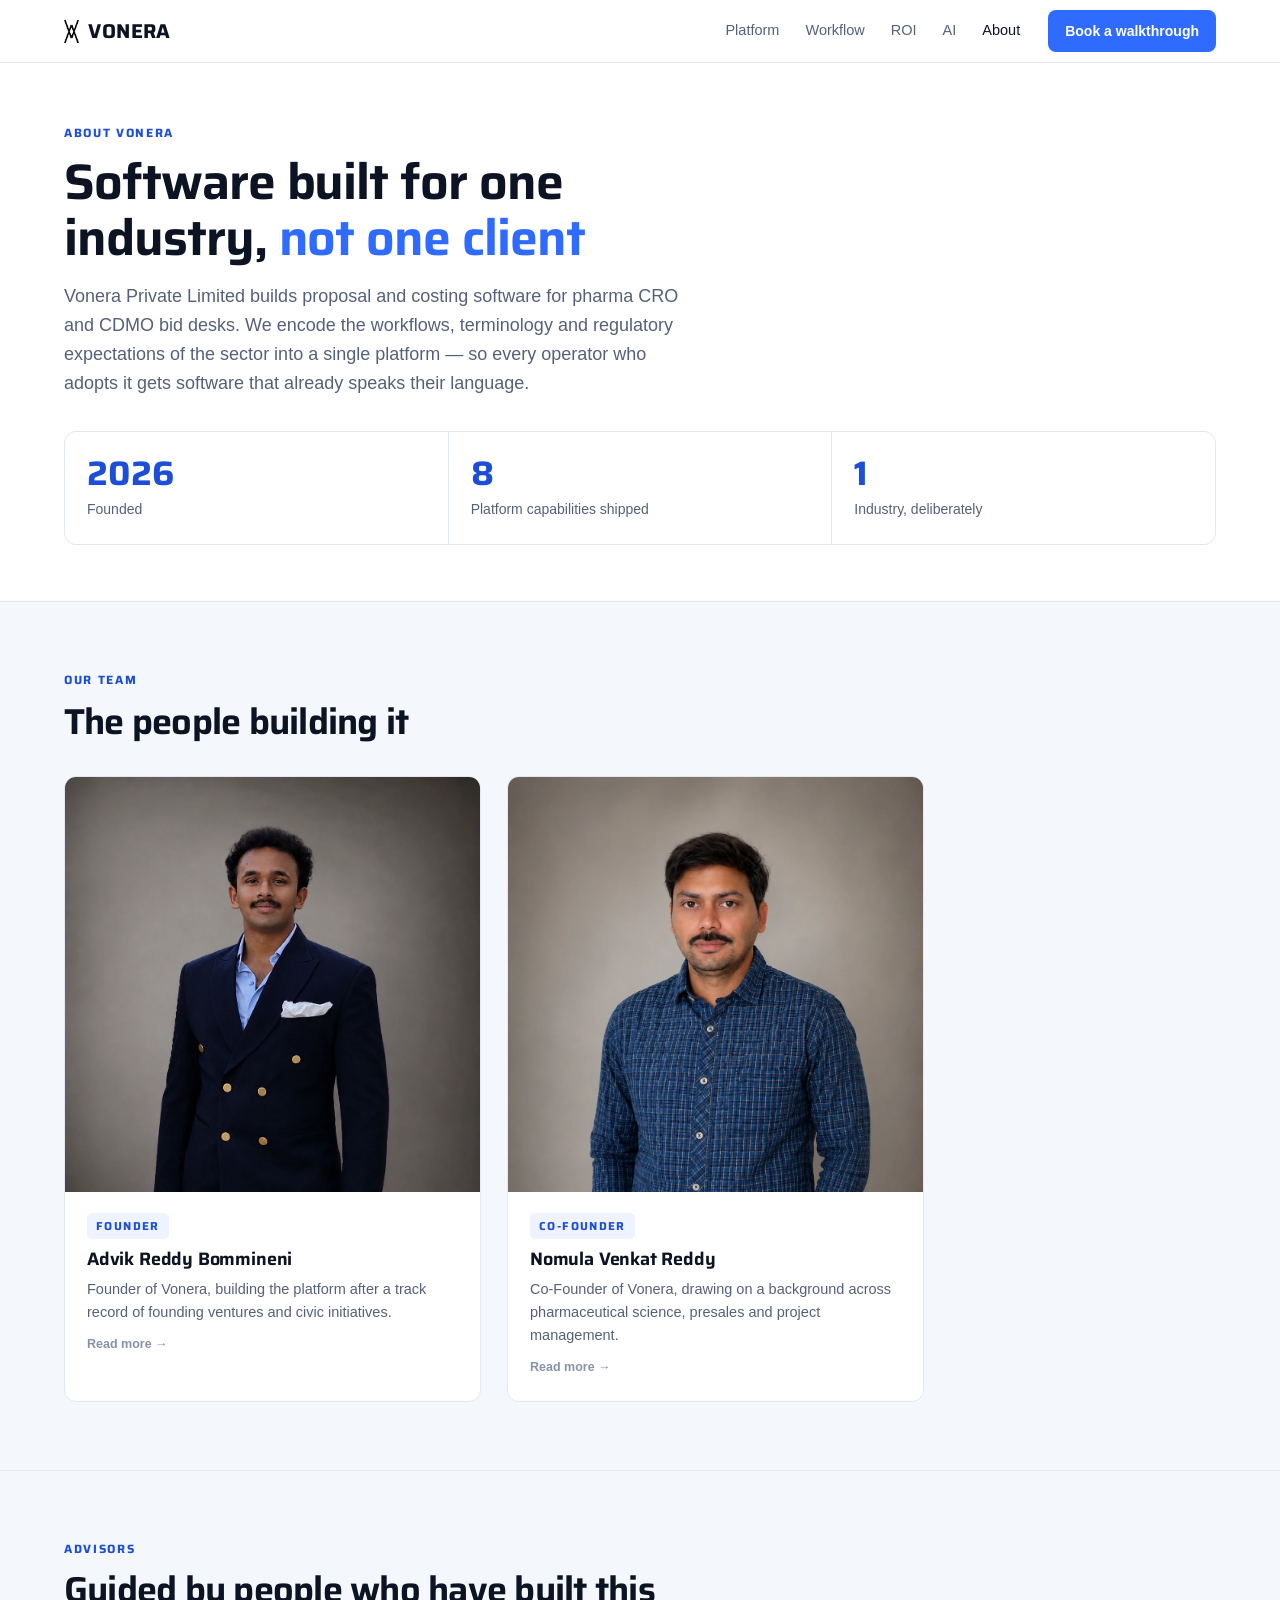
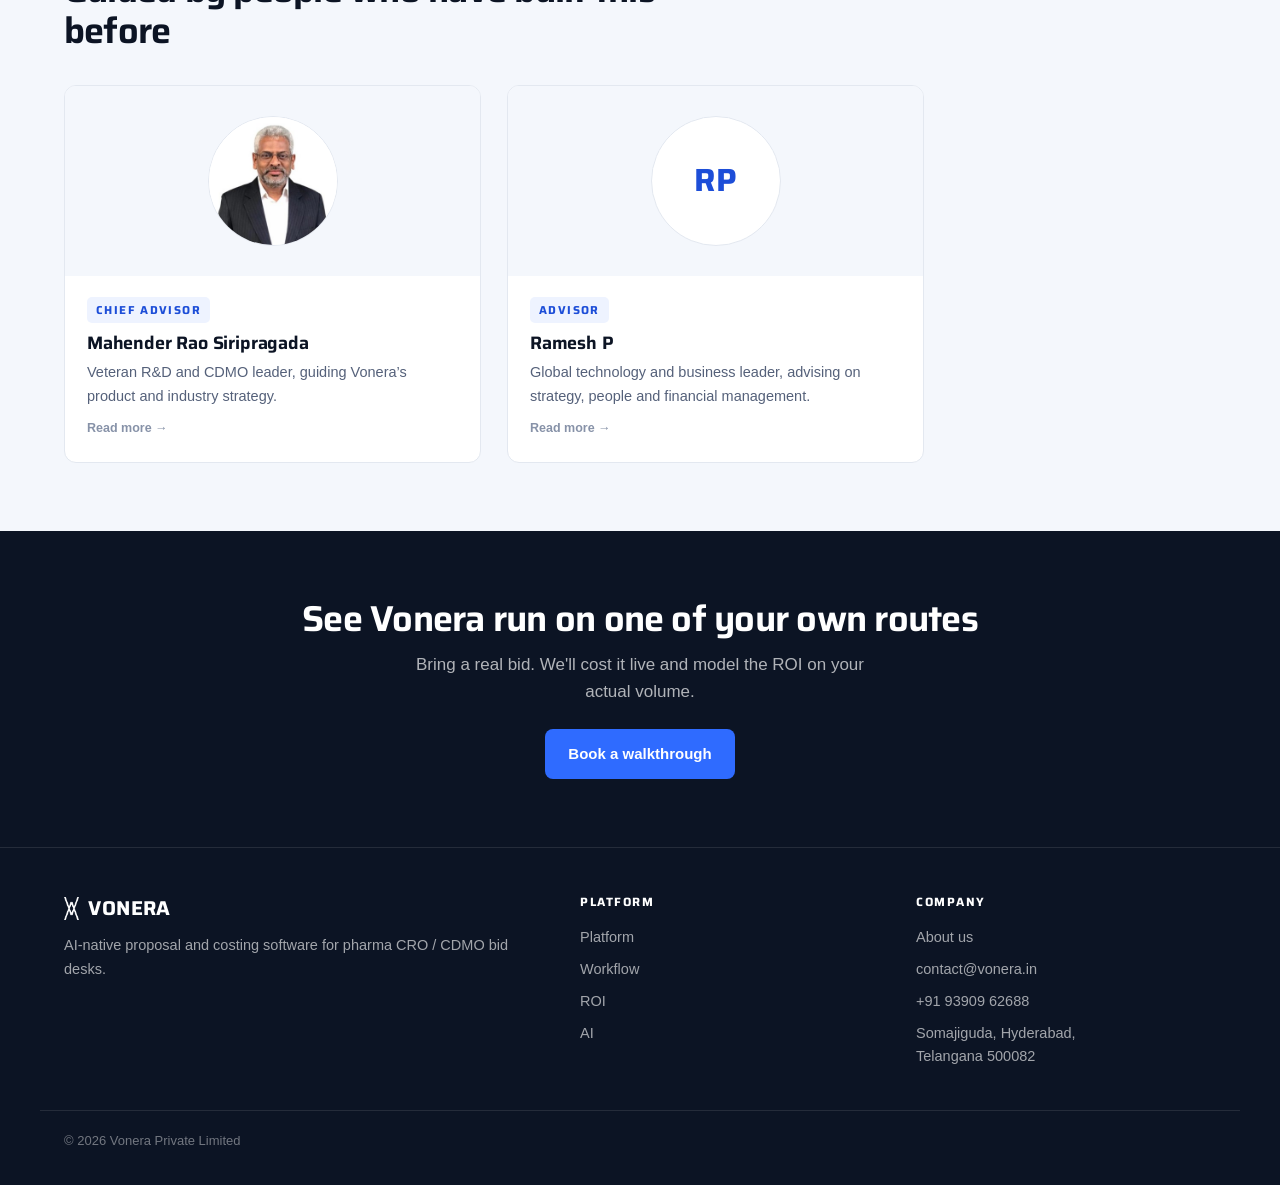
==== about.html @ 99947a65 "Fix hover open/close flicker; keep advisor photos circular inside the spotlight" ====
<!DOCTYPE html>
<html lang="en-IN">
<head>
<meta charset="UTF-8">
<meta name="viewport" content="width=device-width,initial-scale=1">
<title>About — Vonera</title>
<link rel="icon" type="image/png" href="assets/favicon.png">
<meta name="description" content="Vonera Private Limited builds proposal and costing software for pharma CRO and CDMO bid desks.">
<style>
@font-face{font-family:'Saira';src:url('assets/Saira-Var.ttf') format('truetype');font-weight:100 900;font-style:normal;font-display:swap}
:root{
  --bg:#FFFFFF;--tint:#F4F7FC;--ink:#0C1424;--mut:#55617A;--faint:#8792A8;
  --line:#E3E8F0;--blue:#2F6BFF;--blue-dk:#1D4ED8;--blue-tint:#EEF3FF;
  --sans:-apple-system,BlinkMacSystemFont,"Segoe UI",Roboto,"Helvetica Neue",Arial,sans-serif;
  --display:'Saira',var(--sans);--wrap:1200px;
}
*{margin:0;padding:0;box-sizing:border-box}
html{-webkit-text-size-adjust:100%;scroll-behavior:smooth}
body{background:var(--bg);color:var(--ink);font-family:var(--sans);font-size:16px;line-height:1.6;-webkit-font-smoothing:antialiased}
img{display:block;max-width:100%}
a{color:inherit;text-decoration:none}
h1,h2,h3{font-family:var(--display);font-weight:650;letter-spacing:-.021em;line-height:1.12}
h1{font-size:clamp(32px,4.2vw,50px)}
h2{font-size:clamp(25px,2.9vw,36px)}
h3{font-size:18px;letter-spacing:-.01em}
.wrap{max-width:var(--wrap);margin:0 auto;padding:0 24px}
section{padding:68px 0;border-top:1px solid var(--line)}
section.tint{background:var(--tint)}
.eyebrow{font-family:var(--display);font-size:12px;font-weight:700;letter-spacing:.14em;text-transform:uppercase;color:var(--blue-dk);margin-bottom:12px}
.lede{color:var(--mut);font-size:17px;max-width:62ch}
.sec-head{margin-bottom:34px;max-width:70ch}

.nav{position:sticky;top:0;z-index:60;background:rgba(255,255,255,.92);backdrop-filter:saturate(180%) blur(12px);border-bottom:1px solid var(--line)}
.nav-in{max-width:var(--wrap);margin:0 auto;padding:0 24px;height:62px;display:flex;align-items:center;gap:28px}
.brand{font-family:var(--display);font-weight:700;font-size:20px;letter-spacing:.02em;display:flex;align-items:center;gap:9px}
.brand-mark{height:23px;width:auto;display:block;flex:none}
.nav-links{display:flex;gap:26px;margin-left:auto}
.nav-links a{font-size:14.5px;color:var(--mut);font-weight:500}
.nav-links a:hover,.nav-links a.on{color:var(--ink)}
.nav-cta{display:flex;align-items:center;gap:12px}
.btn{display:inline-flex;align-items:center;justify-content:center;gap:8px;font-weight:600;font-size:15px;padding:12px 22px;
  border-radius:8px;border:1px solid transparent;cursor:pointer;white-space:nowrap;transition:background .18s,border-color .18s,color .18s}
.btn-pri{background:var(--blue);color:#fff}
.btn-pri:hover{background:var(--blue-dk)}
.btn-sm{padding:9px 16px;font-size:14px}
.burger{display:none;margin-left:auto;background:none;border:1px solid var(--line);border-radius:8px;padding:9px 11px;cursor:pointer}
.burger i{display:block;width:18px;height:2px;background:var(--ink);border-radius:2px}
.burger i+i{margin-top:4px}

.intro{border-top:none;padding:60px 0 56px}
.intro h1{margin-bottom:16px;max-width:18ch}
.intro h1 em{font-style:normal;color:var(--blue)}
.intro .lede{font-size:18px}

.stats{display:grid;grid-template-columns:repeat(3,1fr);gap:1px;background:var(--line);border:1px solid var(--line);border-radius:12px;overflow:hidden;margin-top:34px}
.stat{background:#fff;padding:24px 22px}
.stat b{display:block;font-family:var(--display);font-size:clamp(27px,3vw,34px);font-weight:700;color:var(--blue-dk);line-height:1.05}
.stat span{display:block;margin-top:6px;font-size:14px;color:var(--mut)}

.people{display:grid;grid-template-columns:repeat(2,1fr);gap:26px;max-width:860px}

/* preview card: photo, name, one-line teaser. Hover/tap opens the shared
   spotlight modal below rather than expanding the card in place — so
   opening one person never covers or shifts anyone else on the page. */
.pcard{position:relative;background:#fff;border:1px solid var(--line);border-radius:12px;overflow:hidden;cursor:pointer;
  transition:transform .24s cubic-bezier(.2,.8,.2,1),box-shadow .24s cubic-bezier(.2,.8,.2,1)}
.pcard:hover,.pcard:focus-within{transform:translateY(-4px);box-shadow:0 18px 38px rgba(12,20,36,.14)}
.pcard-role{display:inline-block;font-family:var(--display);font-size:11.5px;font-weight:700;letter-spacing:.12em;text-transform:uppercase;
  color:var(--blue-dk);background:var(--blue-tint);padding:4px 9px;border-radius:5px;margin-bottom:10px}
.pcard h3{margin-bottom:8px}
.pcard-teaser{color:var(--mut);font-size:14.5px}
.pcard-hint{margin-top:10px;font-size:12.5px;color:var(--faint);font-weight:600;display:flex;align-items:center;gap:5px}
.pcard-bio{display:none}
.pcard-body{padding:20px 22px 24px}

/* founders: full photo, made a little bigger (taller crop) */
.member-photo{aspect-ratio:1/1;background:var(--tint);overflow:hidden}
.member-photo img{width:100%;height:100%;object-fit:cover;object-position:center top}

/* advisors: smaller than the founder photo, centred avatar — also bigger than before */
.adv-photo{height:190px;background:var(--tint);display:flex;align-items:center;justify-content:center}
.adv-avatar{width:130px;height:130px;border-radius:50%;background:#fff;border:1px solid var(--line);
  display:flex;align-items:center;justify-content:center;font-family:var(--display);font-weight:700;font-size:32px;color:var(--blue-dk);overflow:hidden}
.adv-avatar img{width:100%;height:100%;object-fit:cover;object-position:center top}

@media(max-width:620px){.people{grid-template-columns:1fr}}

/* ── spotlight: the rest of the page blurs behind a single centred, enlarged card ── */
.spot-backdrop{position:fixed;inset:0;background:rgba(12,20,36,.38);backdrop-filter:blur(9px) saturate(120%);-webkit-backdrop-filter:blur(9px) saturate(120%);
  opacity:0;pointer-events:none;transition:opacity .35s ease;z-index:90}
.spot-backdrop.on{opacity:1;pointer-events:auto}
.spotlight{position:fixed;top:50%;left:50%;width:min(700px,92vw);max-height:86vh;display:flex;background:#fff;border-radius:18px;
  box-shadow:0 46px 100px rgba(12,20,36,.4);overflow:hidden;opacity:0;pointer-events:none;
  transform:translate(-50%,-50%) scale(.94);transition:opacity .32s ease,transform .32s cubic-bezier(.2,.8,.2,1);z-index:100}
.spotlight.on{opacity:1;pointer-events:auto;transform:translate(-50%,-50%) scale(1)}
.spot-photo{width:250px;flex:none;background:var(--tint);overflow:hidden}
.spot-photo img{width:100%;height:100%;object-fit:cover;object-position:center top}
/* advisors keep the same small circular treatment as their preview card,
   just bigger — not stretched to fill the wide founder-style photo panel */
.spot-photo.is-avatar{display:flex;align-items:center;justify-content:center}
.spot-avatar-circle{width:170px;height:170px;border-radius:50%;background:#fff;border:1px solid var(--line);overflow:hidden;
  display:flex;align-items:center;justify-content:center;font-family:var(--display);font-weight:700;font-size:44px;color:var(--blue-dk)}
.spot-avatar-circle img{width:100%;height:100%;object-fit:cover;object-position:center top}
.spot-body{padding:34px 34px 30px;overflow-y:auto}
.spot-body p{color:var(--mut);font-size:14.5px;margin-bottom:12px}
.spot-body p:last-child{margin-bottom:0}
.spot-close{position:absolute;top:14px;right:14px;width:34px;height:34px;border-radius:50%;border:1px solid var(--line);
  background:#fff;cursor:pointer;font-size:19px;line-height:1;color:var(--mut);display:flex;align-items:center;justify-content:center}
.spot-close:hover{color:var(--ink);border-color:var(--faint)}
@media(max-width:700px){
  .spotlight{flex-direction:column;width:92vw;max-height:90vh}
  .spot-photo{width:100%;height:200px}
  .spot-body{padding:26px 22px}
}

.close{background:var(--ink);color:#fff;border-top:none;text-align:center}
.close h2{color:#fff;margin-bottom:12px}
.close p{color:rgba(255,255,255,.68);max-width:50ch;margin:0 auto 24px;font-size:17px}

footer{background:var(--ink);color:rgba(255,255,255,.62);padding:44px 0 34px;border-top:1px solid rgba(255,255,255,.10)}
.foot{display:grid;grid-template-columns:1.6fr 1fr 1fr;gap:36px}
.foot h4{font-family:var(--display);font-size:12px;font-weight:700;letter-spacing:.13em;text-transform:uppercase;color:#fff;margin-bottom:14px}
.foot a,.foot p{display:block;font-size:14.5px;margin-bottom:9px;color:rgba(255,255,255,.62)}
.foot a:hover{color:#fff}
.foot .brand{color:#fff;margin-bottom:10px}
.foot-btm{margin-top:32px;padding-top:20px;border-top:1px solid rgba(255,255,255,.10);font-size:13px;color:rgba(255,255,255,.42)}

html.has-js .rv{opacity:0;transform:translateY(14px);transition:opacity .5s ease,transform .5s ease}
html.has-js .rv.in{opacity:1;transform:none}
@media(prefers-reduced-motion:reduce){html.has-js .rv{transition:none;opacity:1;transform:none}}

@media(max-width:860px){
  .nav-links{display:none;position:absolute;top:62px;left:0;right:0;background:#fff;border-bottom:1px solid var(--line);
    flex-direction:column;gap:0;padding:8px 24px 16px}
  .nav-links.open{display:flex}
  .nav-links a{padding:11px 0;font-size:16px;border-bottom:1px solid var(--line)}
  .burger{display:block}
  .nav-cta .btn{display:none}
}
@media(max-width:620px){
  section{padding:48px 0}
  .intro{padding:38px 0 44px}
  .wrap{padding:0 18px}
  .stats{grid-template-columns:1fr}
  .foot{grid-template-columns:1fr;gap:26px}
}
</style>
</head>
<body>

<header class="nav">
  <div class="nav-in">
    <a href="index.html" class="brand"><img class="brand-mark" src="assets/logo-mark.png" alt="" aria-hidden="true">VONERA</a>
    <nav class="nav-links" id="navLinks">
      <a href="index.html#platform">Platform</a>
      <a href="index.html#workflow">Workflow</a>
      <a href="index.html#roi">ROI</a>
      <a href="index.html#ai">AI</a>
      <a href="about.html" class="on">About</a>
    </nav>
    <div class="nav-cta">
      <a class="btn btn-pri btn-sm" href="mailto:contact@vonera.in?subject=Vonera%20walkthrough">Book a walkthrough</a>
      <button class="burger" id="burger" aria-label="Menu" aria-expanded="false"><i></i><i></i><i></i></button>
    </div>
  </div>
</header>

<section class="intro">
  <div class="wrap">
    <div class="eyebrow">About Vonera</div>
    <h1>Software built for one industry, <em>not one client</em></h1>
    <p class="lede">Vonera Private Limited builds proposal and costing software for pharma CRO and CDMO bid desks. We encode the workflows, terminology and regulatory expectations of the sector into a single platform — so every operator who adopts it gets software that already speaks their language.</p>
    <div class="stats rv">
      <div class="stat"><b>2026</b><span>Founded</span></div>
      <div class="stat"><b>8</b><span>Platform capabilities shipped</span></div>
      <div class="stat"><b>1</b><span>Industry, deliberately</span></div>
    </div>
  </div>
</section>

<section class="tint">
  <div class="wrap">
    <div class="sec-head">
      <div class="eyebrow">Our team</div>
      <h2>The people building it</h2>
    </div>
    <div class="people rv">
      <article class="pcard" tabindex="0">
        <div class="member-photo"><img src="assets/team-1.webp" alt="Advik Reddy Bommineni"></div>
        <div class="pcard-body">
          <span class="pcard-role">Founder</span>
          <h3>Advik Reddy Bommineni</h3>
          <p class="pcard-teaser">Founder of Vonera, building the platform after a track record of founding ventures and civic initiatives.</p>
          <p class="pcard-hint">Read more &rarr;</p>
        </div>
        <div class="pcard-bio" hidden><div class="pcard-bio-in">
          <p>Advik Reddy Bommineni is the Founder and Director of Vonera. Alongside Vonera, he founded Solus India and leads the Vikranti Foundation, a registered NGO delivering food security and essential-needs support to underserved communities.</p>
          <p>His background spans venture development, product design and applied data work &mdash; from leading entrepreneurship and innovation initiatives to AI research on machine learning applications in cancer-treatment planning, and startup feasibility and pricing work for early-stage ventures. That combination of technical grounding, commercial thinking and hands-on execution shapes how he approaches building Vonera.</p>
        </div></div>
      </article>
      <article class="pcard" tabindex="0">
        <div class="member-photo"><img src="assets/team-2.webp" alt="Nomula Venkat Reddy"></div>
        <div class="pcard-body">
          <span class="pcard-role">Co-Founder</span>
          <h3>Nomula Venkat Reddy</h3>
          <p class="pcard-teaser">Co-Founder of Vonera, drawing on a background across pharmaceutical science, presales and project management.</p>
          <p class="pcard-hint">Read more &rarr;</p>
        </div>
        <div class="pcard-bio" hidden><div class="pcard-bio-in">
          <p>Nomula Venkat Reddy is a pharmaceutical industry professional with a background across drug discovery, CROs, CDMOs and API manufacturing, holding master&rsquo;s degrees in both science and business administration. With a foundation in organic chemistry and formal expertise in operations and project management, he has built and led high-performing presales and proposal management functions.</p>
          <p>As Co-Founder of Vonera, he leads development of the platform&rsquo;s AI-powered automation for API cost estimation, manufacturing process design, proposal management and end-to-end workflow &mdash; replacing fragmented manual processes with one system built to help pharmaceutical teams respond faster and more competitively.</p>
        </div></div>
      </article>
    </div>
  </div>
</section>

<section class="tint">
  <div class="wrap">
    <div class="sec-head">
      <div class="eyebrow">Advisors</div>
      <h2>Guided by people who have built this before</h2>
    </div>
    <div class="people rv">
      <article class="pcard" tabindex="0">
        <div class="adv-photo" aria-hidden="true"><div class="adv-avatar"><img src="assets/adv-mahender.jpg" alt=""></div></div>
        <div class="pcard-body">
          <span class="pcard-role">Chief Advisor</span>
          <h3>Mahender Rao Siripragada</h3>
          <p class="pcard-teaser">Veteran R&amp;D and CDMO leader, guiding Vonera&rsquo;s product and industry strategy.</p>
          <p class="pcard-hint">Read more &rarr;</p>
        </div>
        <div class="pcard-bio" hidden><div class="pcard-bio-in">
          <p>Mahender Rao Siripragada has worked at the intersection of chemistry, drug development, technology transfer, commercial manufacturing, project management and regulatory affairs &mdash; building the R&amp;D and CDMO capabilities that take a molecule from laboratory concept to a reliable, market-ready product. His career spans leadership roles at Dr. Reddy&rsquo;s, Orchid, Panacea Biotec, Alembic and Neuland, and a Ph.D. in Synthetic Organic Chemistry from IICT grounds work across API R&amp;D, process development, technology transfer, GMP manufacturing and CDMO strategy.</p>
          <p>From Principal Scientist at Dr. Reddy&rsquo;s to President of R&amp;D at Neuland, he has repeatedly built systems around science &mdash; taking promising chemistry and making it reproducible, scalable, compliant and commercially sustainable. Today he advises pharmaceutical and CDMO organisations, including Vonera, on R&amp;D strategy, API and NCE development, and process and technology transfer.</p>
        </div></div>
      </article>
      <article class="pcard" tabindex="0">
        <div class="adv-photo" aria-hidden="true"><div class="adv-avatar">RP</div></div>
        <div class="pcard-body">
          <span class="pcard-role">Advisor</span>
          <h3>Ramesh P</h3>
          <p class="pcard-teaser">Global technology and business leader, advising on strategy, people and financial management.</p>
          <p class="pcard-hint">Read more &rarr;</p>
        </div>
        <div class="pcard-bio" hidden><div class="pcard-bio-in">
          <p>Ramesh P holds a postgraduate degree in Thermal Engineering from IIT, New Delhi and built his career in the IT industry across global delivery roles, meeting customer commitments across large accounts, projects and programs. His experience spans customer experience management, P&amp;L accountability, team development, strategy and execution &mdash; the discipline of turning a plan into something a team can actually deliver.</p>
          <p>He advises a number of IT and non-IT organisations in various capacities, including a long-standing engagement with the Saadvi team on people and financial management. As a business coach, he works to keep teams aligned to strategy and centred on the customer &mdash; bringing that same discipline to how Vonera scales.</p>
        </div></div>
      </article>
    </div>
  </div>
</section>

<section class="close">
  <div class="wrap">
    <h2>See Vonera run on one of your own routes</h2>
    <p>Bring a real bid. We'll cost it live and model the ROI on your actual volume.</p>
    <a class="btn btn-pri" href="mailto:contact@vonera.in?subject=Vonera%20walkthrough">Book a walkthrough</a>
  </div>
</section>

<footer>
  <div class="wrap foot">
    <div>
      <div class="brand"><img class="brand-mark" src="assets/logo-mark-w.png" alt="" aria-hidden="true">VONERA</div>
      <p>AI-native proposal and costing software for pharma CRO / CDMO bid desks.</p>
    </div>
    <div>
      <h4>Platform</h4>
      <a href="index.html#platform">Platform</a>
      <a href="index.html#workflow">Workflow</a>
      <a href="index.html#roi">ROI</a>
      <a href="index.html#ai">AI</a>
    </div>
    <div>
      <h4>Company</h4>
      <a href="about.html">About us</a>
      <a href="mailto:contact@vonera.in">contact@vonera.in</a>
      <a href="tel:+919390962688">+91 93909 62688</a>
      <p>Somajiguda, Hyderabad,<br>Telangana 500082</p>
    </div>
  </div>
  <div class="wrap foot-btm">© <span id="yr">2026</span> Vonera Private Limited</div>
</footer>

<div class="spot-backdrop" id="spotBackdrop"></div>
<div class="spotlight" id="spotlight" role="dialog" aria-modal="true" aria-hidden="true" aria-labelledby="spotName">
  <button class="spot-close" id="spotClose" aria-label="Close" type="button">&times;</button>
  <div class="spot-photo" id="spotPhoto"></div>
  <div class="spot-body">
    <span class="pcard-role" id="spotRole"></span>
    <h3 id="spotName"></h3>
    <div id="spotBio"></div>
  </div>
</div>

<script>
document.documentElement.classList.add('has-js');
(function(){
  var b=document.getElementById('burger'), l=document.getElementById('navLinks');
  b.addEventListener('click',function(){
    var open=l.classList.toggle('open');
    b.setAttribute('aria-expanded',open?'true':'false');
  });
  l.addEventListener('click',function(e){ if(e.target.tagName==='A') l.classList.remove('open'); });
})();
(function(){
  var els=[].slice.call(document.querySelectorAll('.rv'));
  function showAll(){els.forEach(function(e){e.classList.add('in')})}
  try{
    if(!('IntersectionObserver' in window)){showAll();return}
    var io=new IntersectionObserver(function(es){
      es.forEach(function(e){if(e.isIntersecting){e.target.classList.add('in');io.unobserve(e.target)}})
    },{threshold:.12,rootMargin:'0px 0px -5% 0px'});
    els.forEach(function(e){io.observe(e)});
    setTimeout(function(){els.forEach(function(e){
      if(!e.classList.contains('in')&&e.getBoundingClientRect().top<innerHeight)e.classList.add('in')})},1200);
  }catch(err){showAll()}
})();
(function(){
  var cards=[].slice.call(document.querySelectorAll('.pcard'));
  var backdrop=document.getElementById('spotBackdrop'), spot=document.getElementById('spotlight'),
      photo=document.getElementById('spotPhoto'), role=document.getElementById('spotRole'),
      name=document.getElementById('spotName'), bio=document.getElementById('spotBio'),
      closeBtn=document.getElementById('spotClose');
  var closeTimer=null, openCard=null;

  function cancelClose(){ if(closeTimer){ clearTimeout(closeTimer); closeTimer=null; } }
  function scheduleClose(){ cancelClose(); closeTimer=setTimeout(close,180); }

  function open(card){
    cancelClose();
    if(openCard===card && spot.classList.contains('on')) return;
    openCard=card;
    var memberImg=card.querySelector('.member-photo img');
    var avatar=card.querySelector('.adv-avatar');
    photo.innerHTML='';
    photo.classList.remove('is-avatar');
    if(memberImg){
      var im=document.createElement('img'); im.src=memberImg.currentSrc||memberImg.src; im.alt=memberImg.alt||'';
      photo.appendChild(im);
    } else if(avatar){
      /* advisor: same small circular avatar as the preview card, just bigger */
      photo.classList.add('is-avatar');
      var circle=document.createElement('div'); circle.className='spot-avatar-circle';
      var avImg=avatar.querySelector('img');
      if(avImg){
        var ai=document.createElement('img'); ai.src=avImg.currentSrc||avImg.src; ai.alt='';
        circle.appendChild(ai);
      } else {
        circle.textContent=avatar.textContent.trim();
      }
      photo.appendChild(circle);
    }
    role.textContent=card.querySelector('.pcard-role').textContent;
    name.textContent=card.querySelector('h3').textContent;
    bio.innerHTML=card.querySelector('.pcard-bio').innerHTML;
    backdrop.classList.add('on');
    spot.classList.add('on');
    spot.setAttribute('aria-hidden','false');
  }
  function close(){
    cancelClose();
    backdrop.classList.remove('on');
    spot.classList.remove('on');
    spot.setAttribute('aria-hidden','true');
    openCard=null;
  }

  /* Closing is driven only by the spotlight/backdrop, never by the trigger
     card's own mouseleave: once the backdrop covers the page, it sits on
     top of the (still-stationary) cursor and the browser re-hit-tests —
     that alone fires a mouseleave on the card with no real mouse movement,
     which would schedule a close, un-block the card, fire a fresh
     mouseenter, and reopen — an infinite open/close flicker. */
  cards.forEach(function(c){
    c.addEventListener('mouseenter',function(){ open(c); });
    c.addEventListener('focus',function(){ open(c); });
    c.addEventListener('blur',function(){ scheduleClose(); });
    c.addEventListener('click',function(){ open(c); });
    c.addEventListener('keydown',function(e){ if(e.key==='Enter'||e.key===' '){ e.preventDefault(); open(c); } });
  });
  spot.addEventListener('mouseenter',cancelClose);
  spot.addEventListener('mouseleave',scheduleClose);
  backdrop.addEventListener('click',close);
  closeBtn.addEventListener('click',close);
  document.addEventListener('keydown',function(e){ if(e.key==='Escape') close(); });
})();
document.getElementById('yr').textContent=new Date().getFullYear();
</script>
</body>
</html>
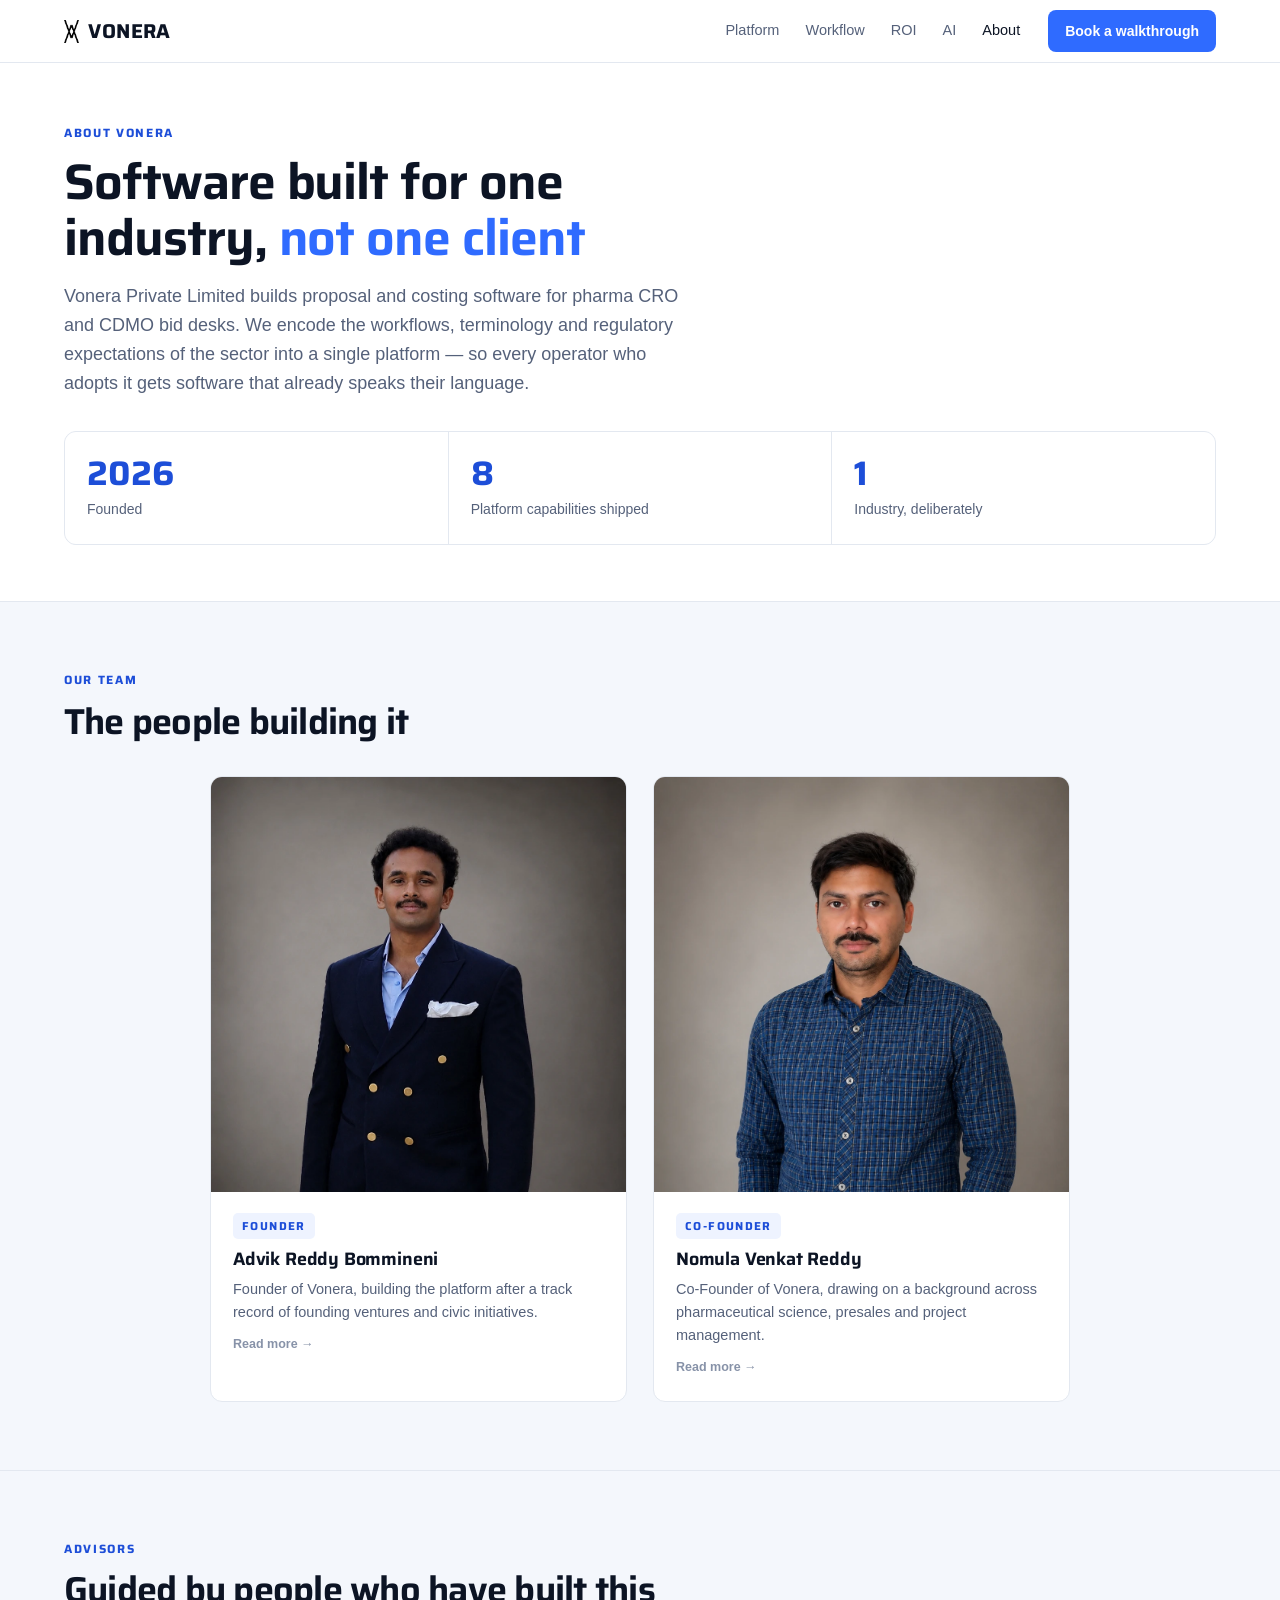
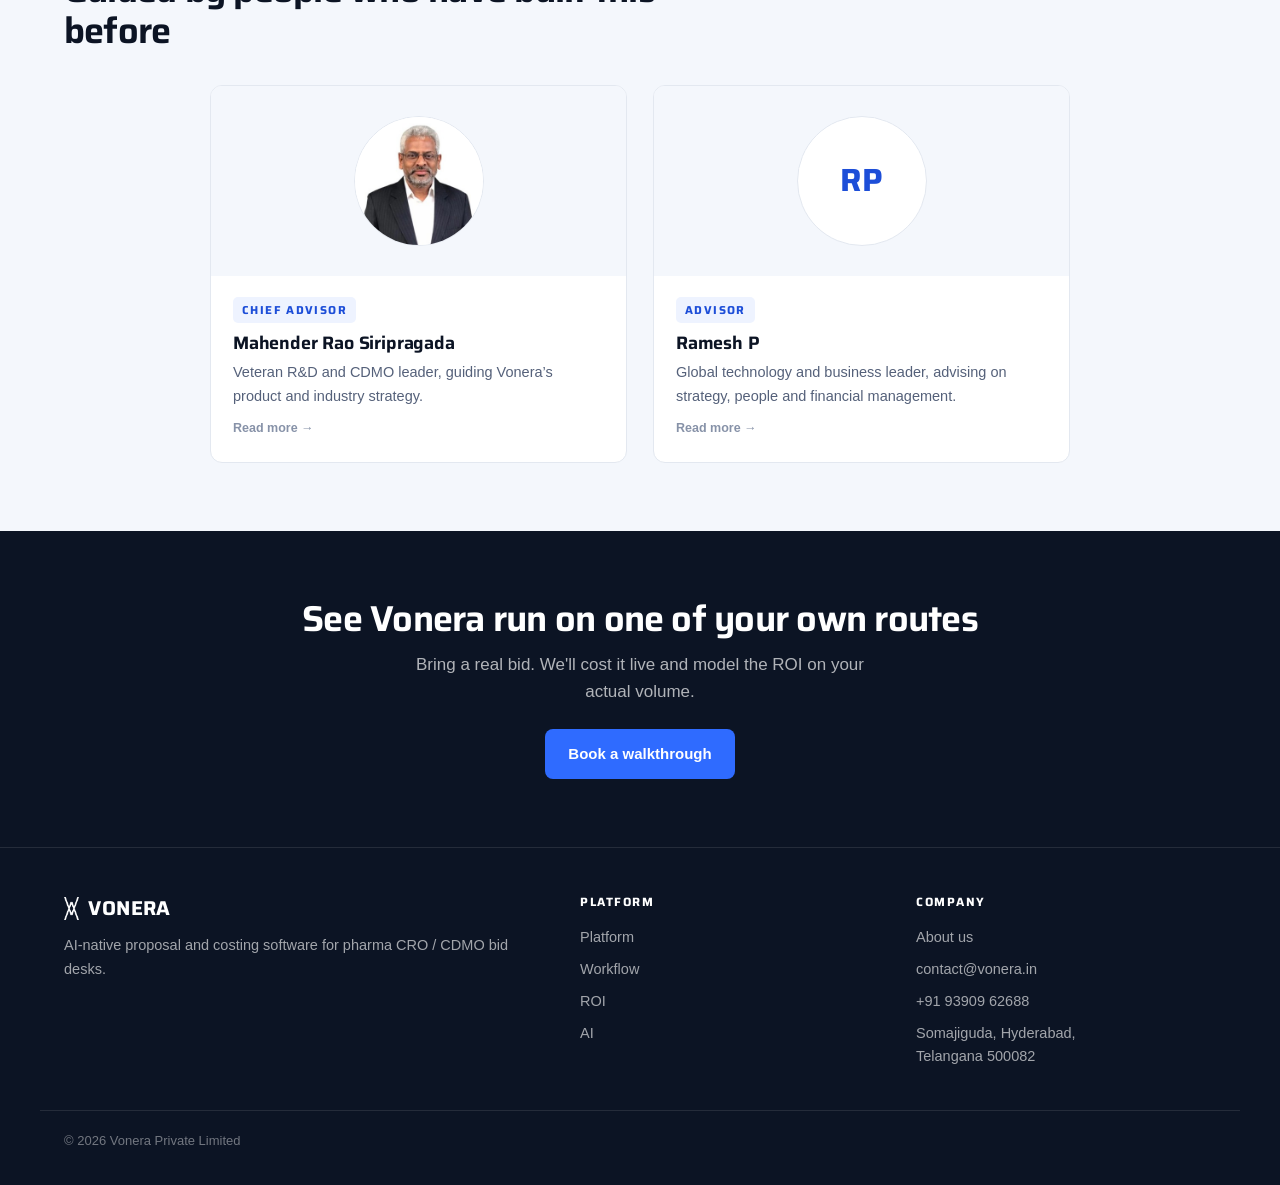
==== commit 1c4c443e: "Centre the team and advisor card grids instead of left-aligning them" ====
--- a/about.html
+++ b/about.html
@@ -57,7 +57,7 @@
 .stat b{display:block;font-family:var(--display);font-size:clamp(27px,3vw,34px);font-weight:700;color:var(--blue-dk);line-height:1.05}
 .stat span{display:block;margin-top:6px;font-size:14px;color:var(--mut)}
 
-.people{display:grid;grid-template-columns:repeat(2,1fr);gap:26px;max-width:860px}
+.people{display:grid;grid-template-columns:repeat(2,1fr);gap:26px;max-width:860px;margin:0 auto}
 
 /* preview card: photo, name, one-line teaser. Hover/tap opens the shared
    spotlight modal below rather than expanding the card in place — so
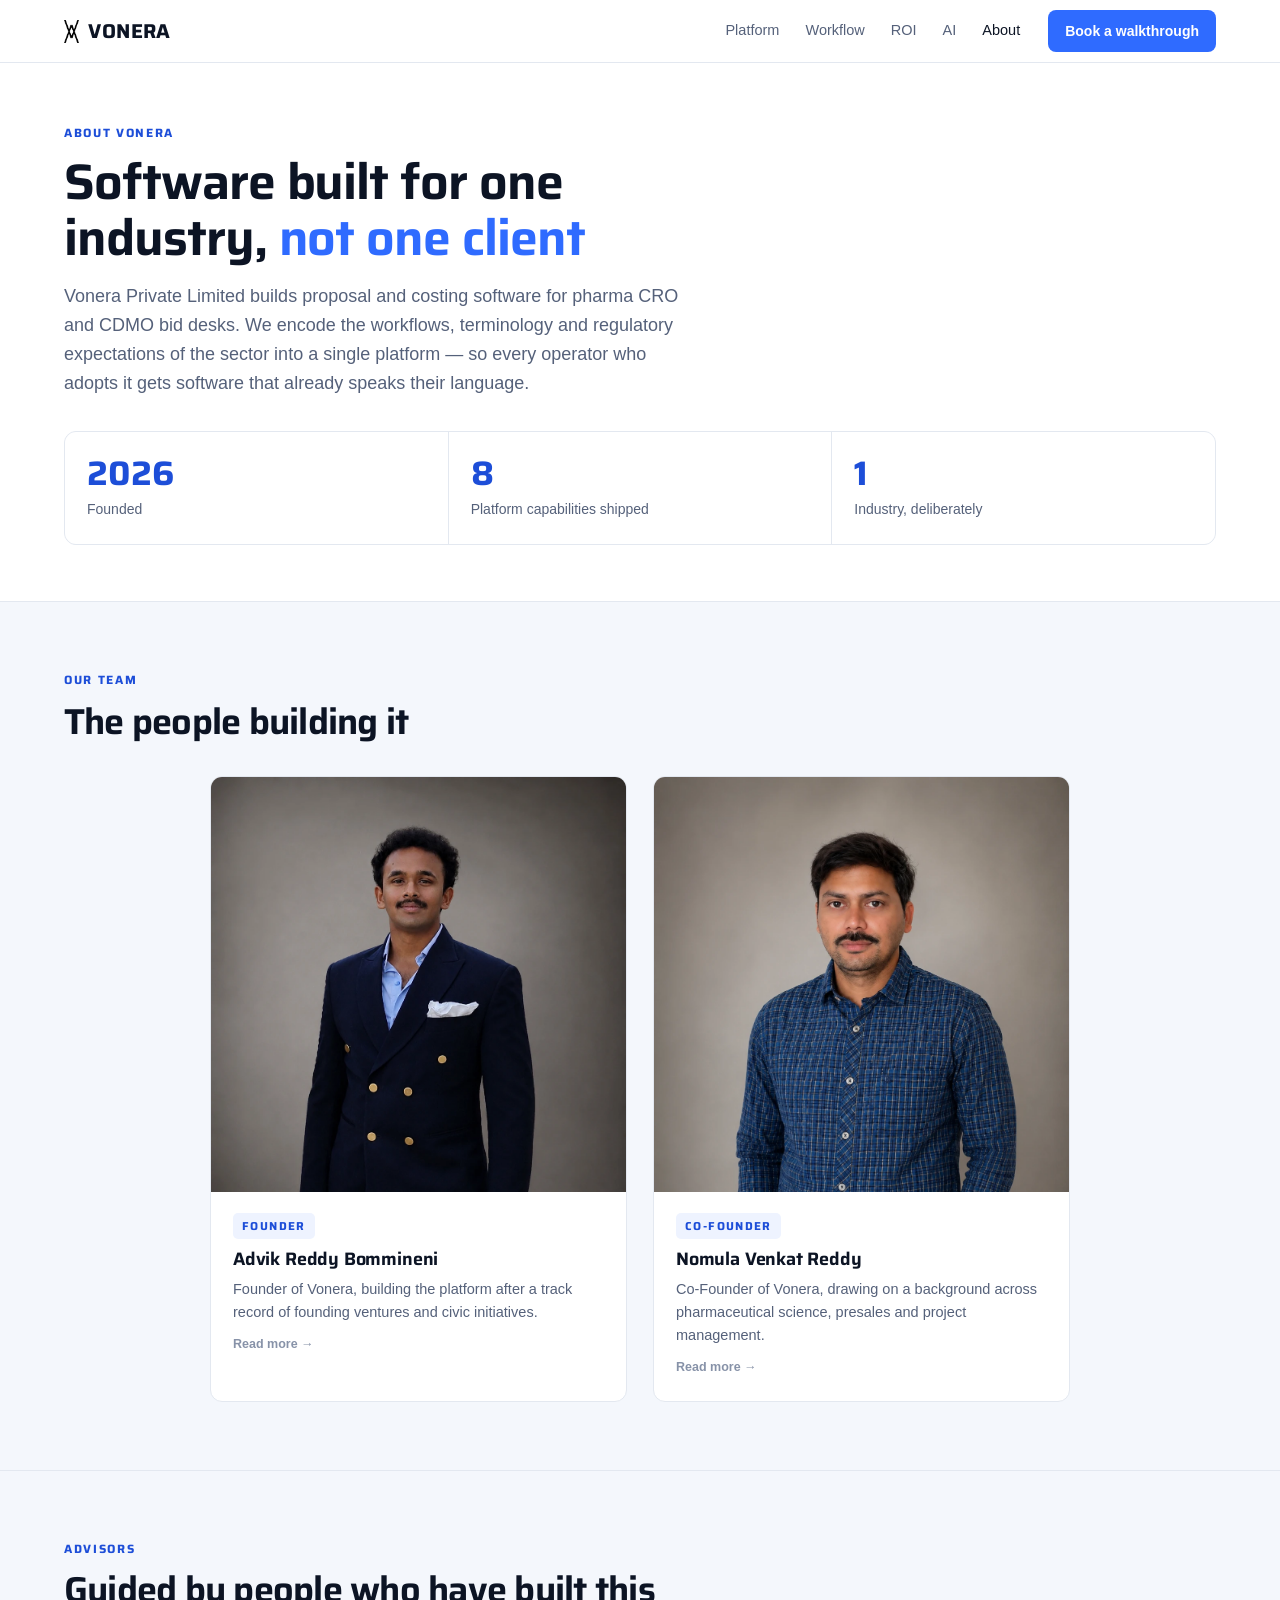
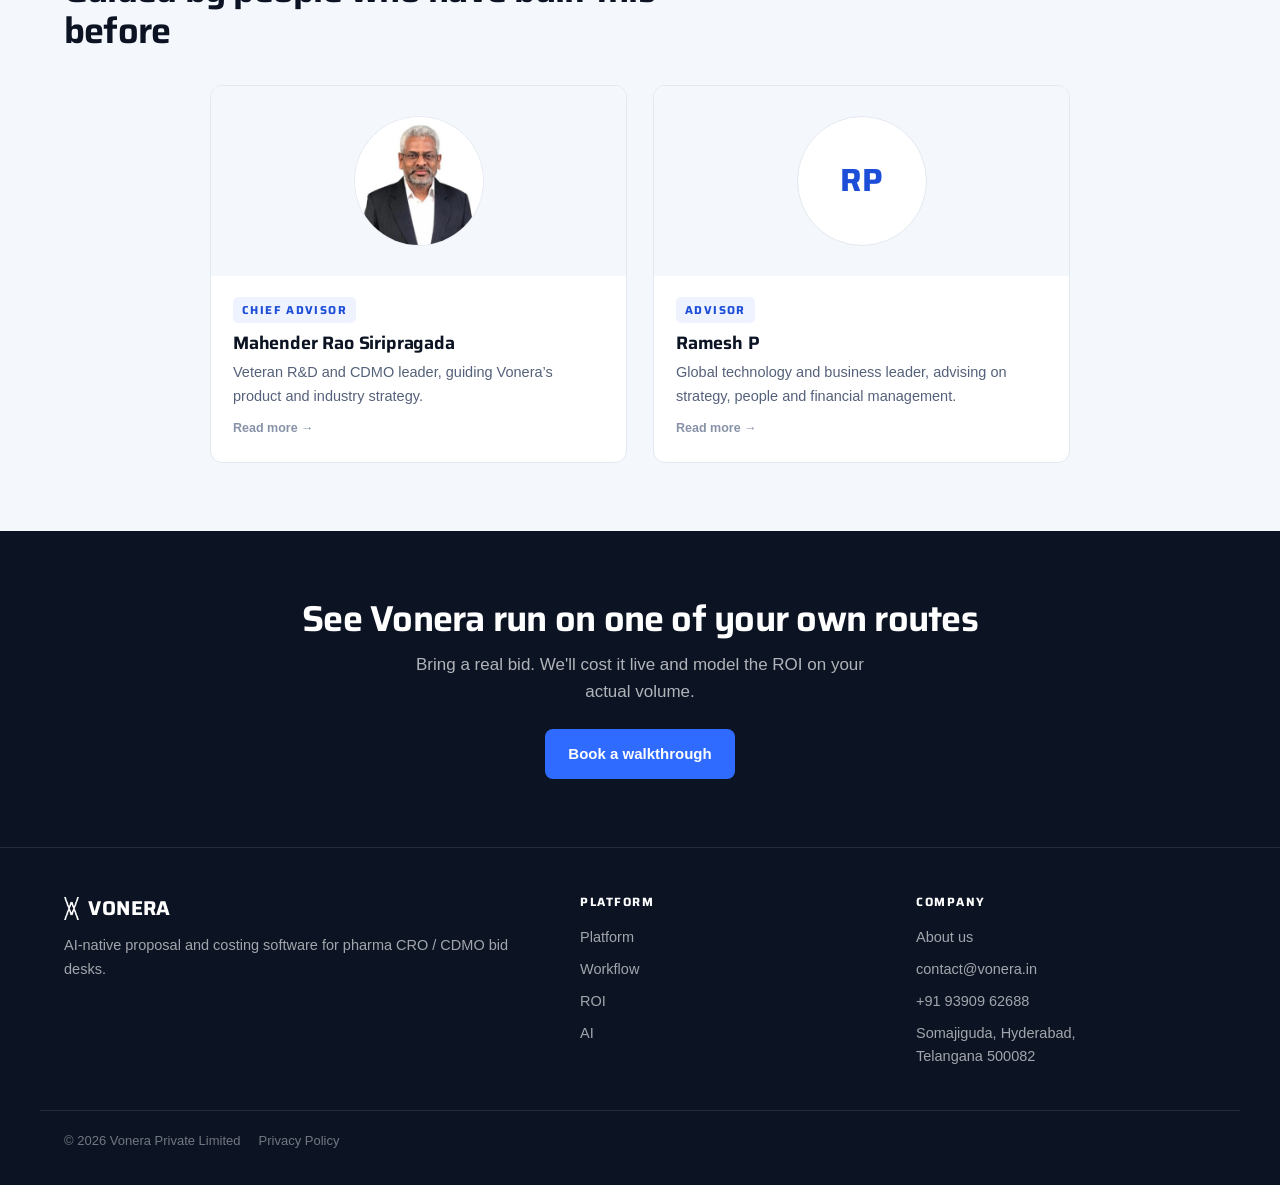
==== commit 122707e6: "Add Privacy Policy page; link it from the footer on index and about" ====
--- a/about.html
+++ b/about.html
@@ -123,7 +123,9 @@
 .foot a,.foot p{display:block;font-size:14.5px;margin-bottom:9px;color:rgba(255,255,255,.62)}
 .foot a:hover{color:#fff}
 .foot .brand{color:#fff;margin-bottom:10px}
-.foot-btm{margin-top:32px;padding-top:20px;border-top:1px solid rgba(255,255,255,.10);font-size:13px;color:rgba(255,255,255,.42)}
+.foot-btm{margin-top:32px;padding-top:20px;border-top:1px solid rgba(255,255,255,.10);font-size:13px;color:rgba(255,255,255,.42);display:flex;gap:18px;flex-wrap:wrap}
+.foot-btm a{color:rgba(255,255,255,.42)}
+.foot-btm a:hover{color:#fff}
 
 html.has-js .rv{opacity:0;transform:translateY(14px);transition:opacity .5s ease,transform .5s ease}
 html.has-js .rv.in{opacity:1;transform:none}
@@ -281,7 +283,7 @@
       <p>Somajiguda, Hyderabad,<br>Telangana 500082</p>
     </div>
   </div>
-  <div class="wrap foot-btm">© <span id="yr">2026</span> Vonera Private Limited</div>
+  <div class="wrap foot-btm"><span>© <span id="yr">2026</span> Vonera Private Limited</span><a href="privacy.html">Privacy Policy</a></div>
 </footer>
 
 <div class="spot-backdrop" id="spotBackdrop"></div>
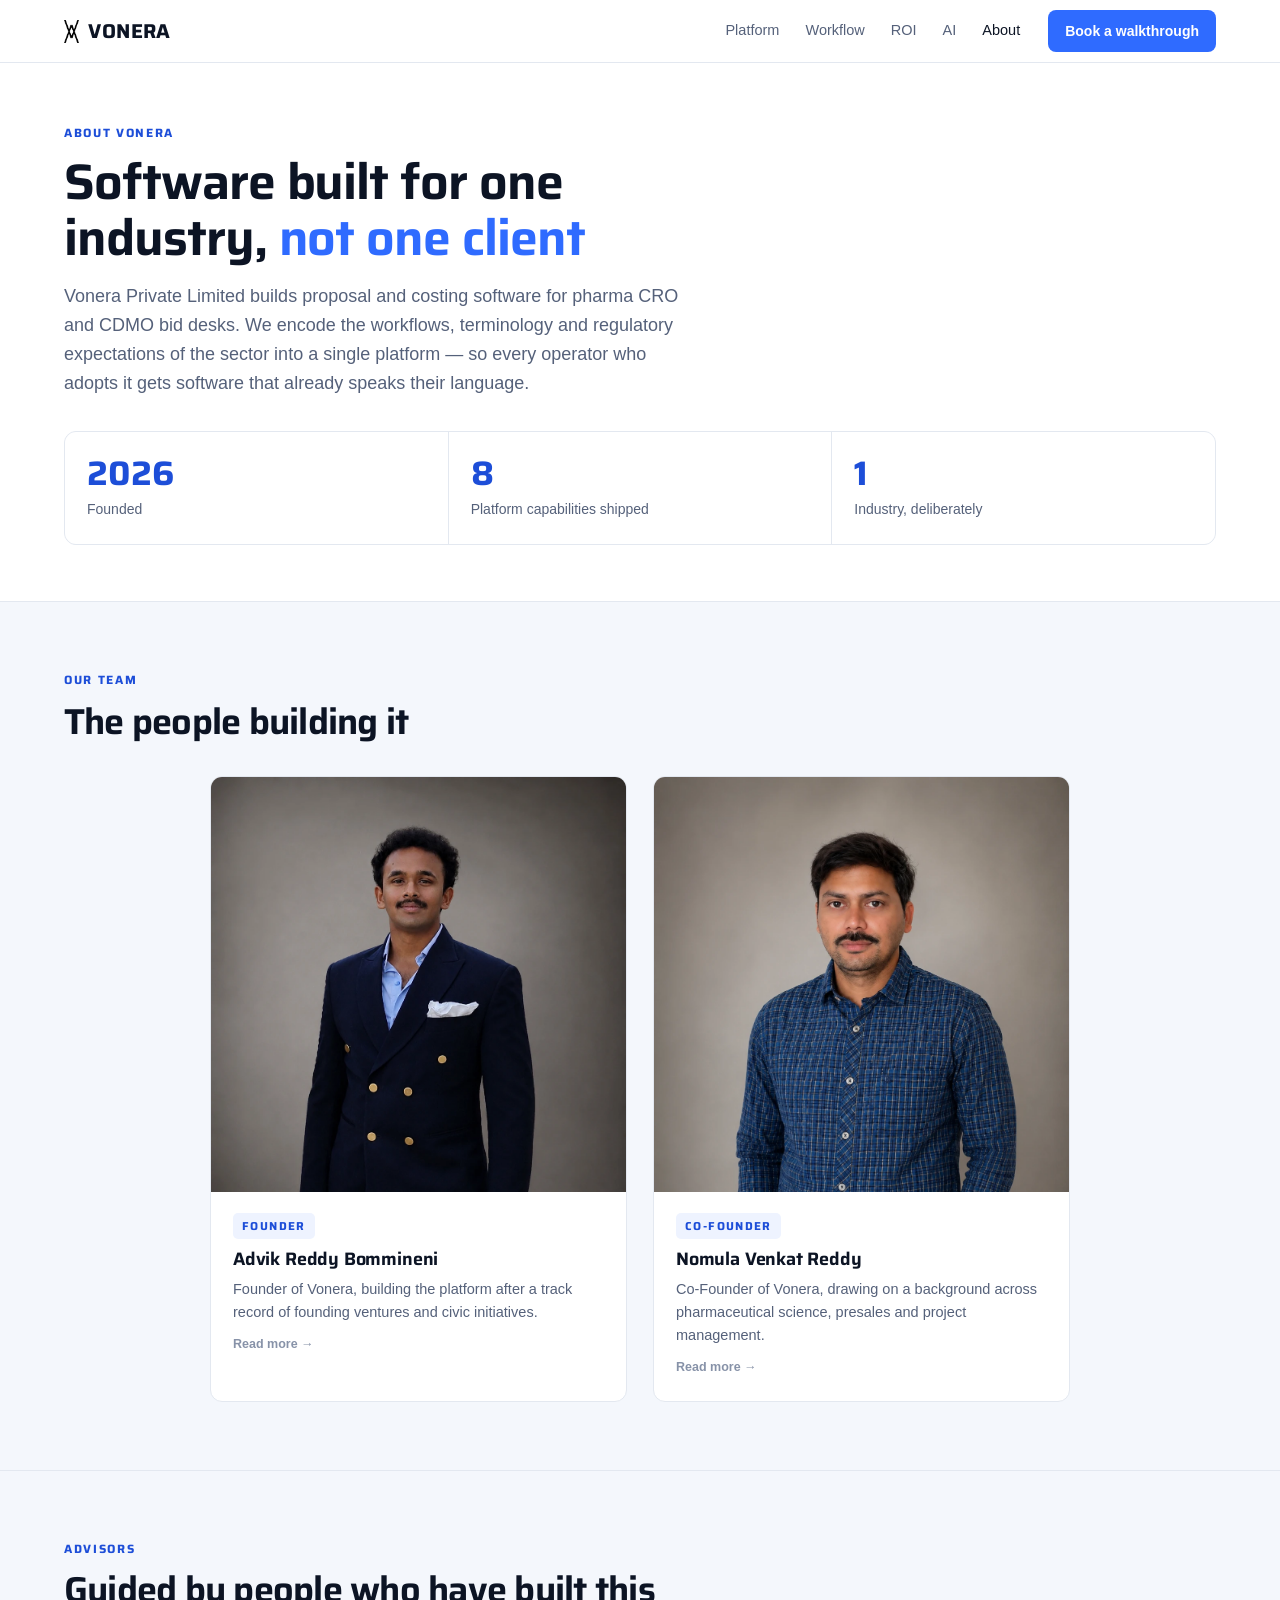
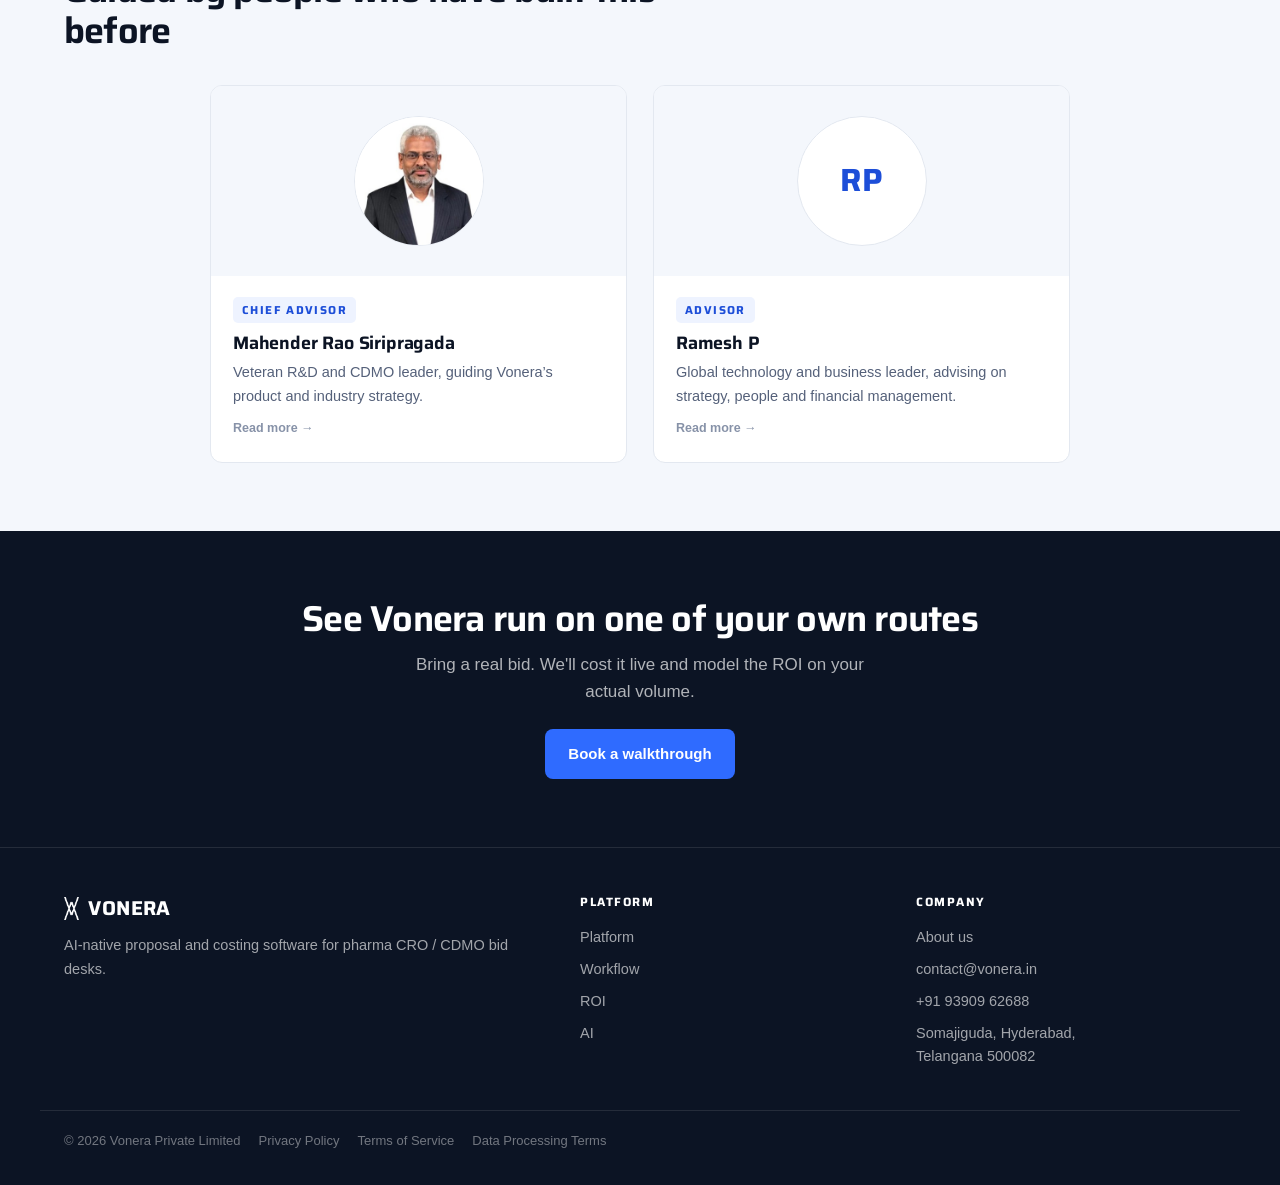
==== commit ac9415c1: "Add Terms of Service and Data Processing Terms; name Venkat as Grievance Officer on the Privacy Poli" ====
--- a/about.html
+++ b/about.html
@@ -283,7 +283,7 @@
       <p>Somajiguda, Hyderabad,<br>Telangana 500082</p>
     </div>
   </div>
-  <div class="wrap foot-btm"><span>© <span id="yr">2026</span> Vonera Private Limited</span><a href="privacy.html">Privacy Policy</a></div>
+  <div class="wrap foot-btm"><span>© <span id="yr">2026</span> Vonera Private Limited</span><a href="privacy.html">Privacy Policy</a><a href="terms.html">Terms of Service</a><a href="data-processing.html">Data Processing Terms</a></div>
 </footer>
 
 <div class="spot-backdrop" id="spotBackdrop"></div>
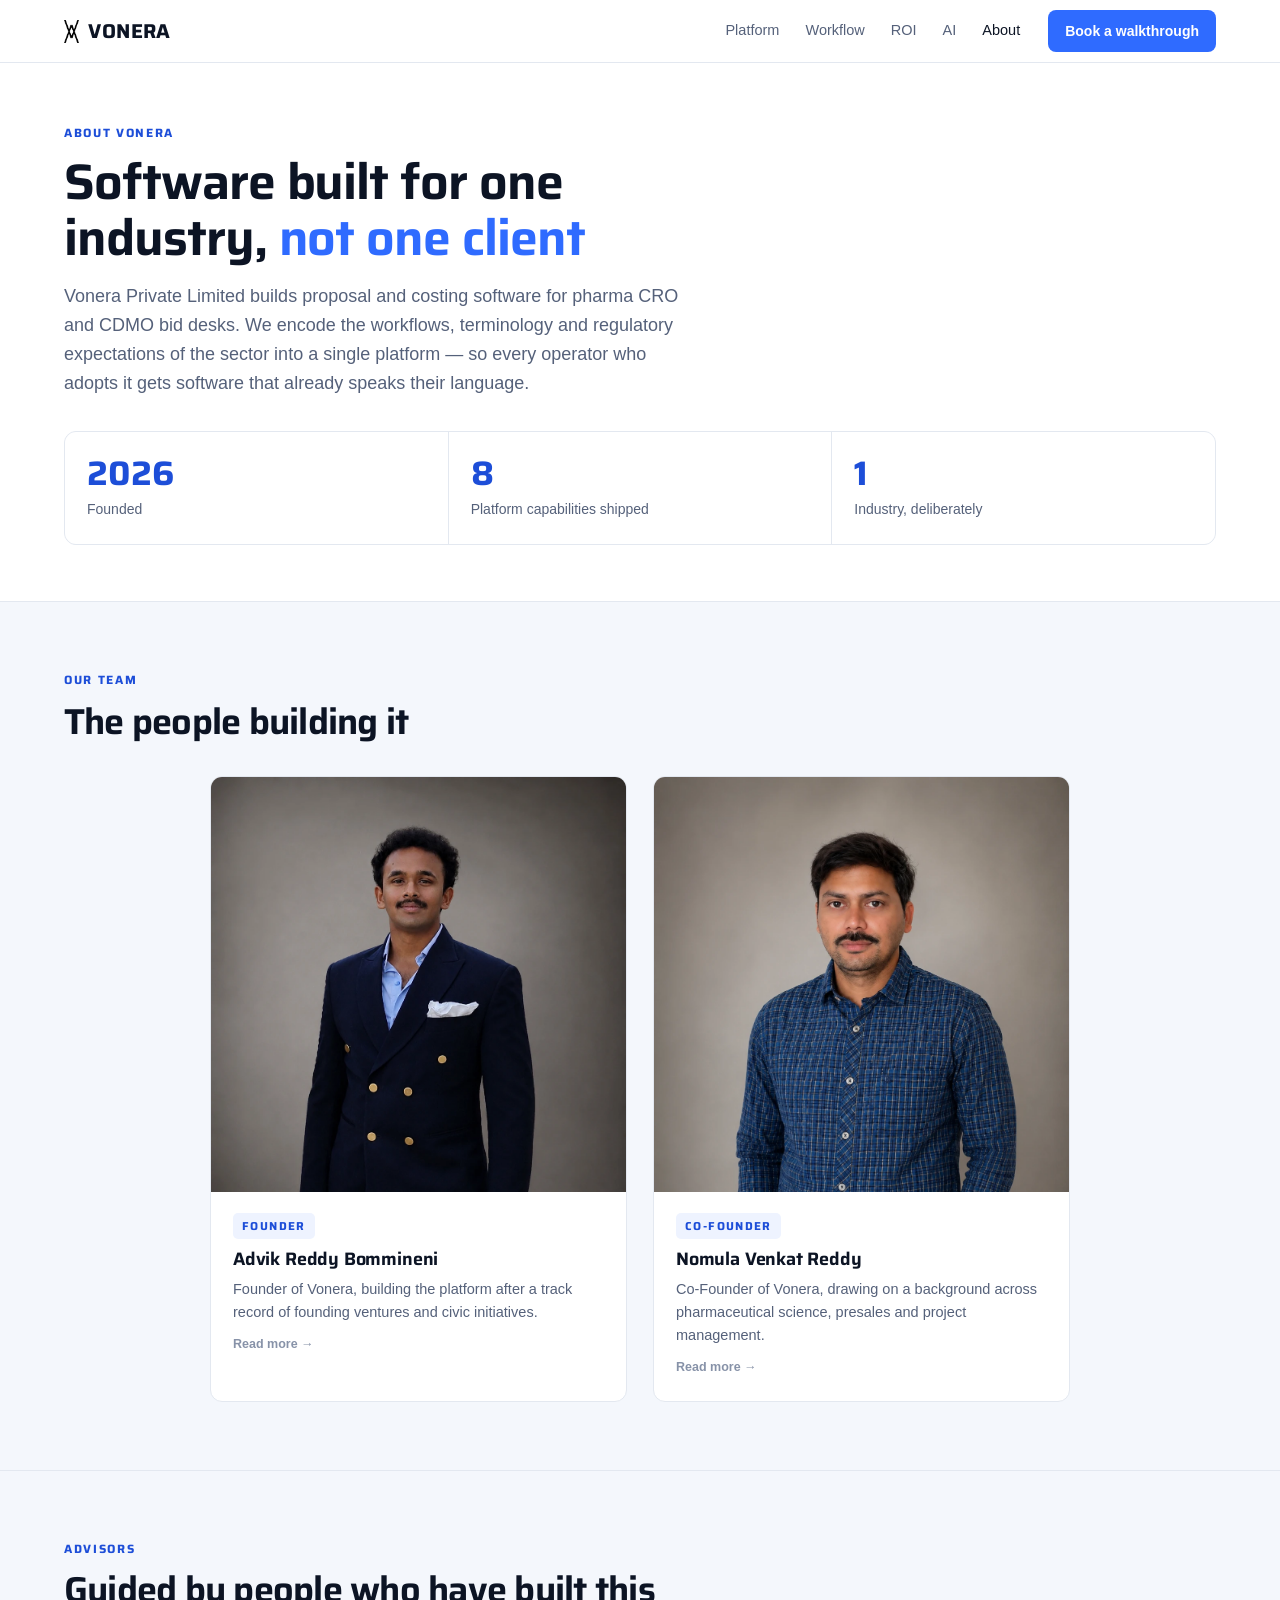
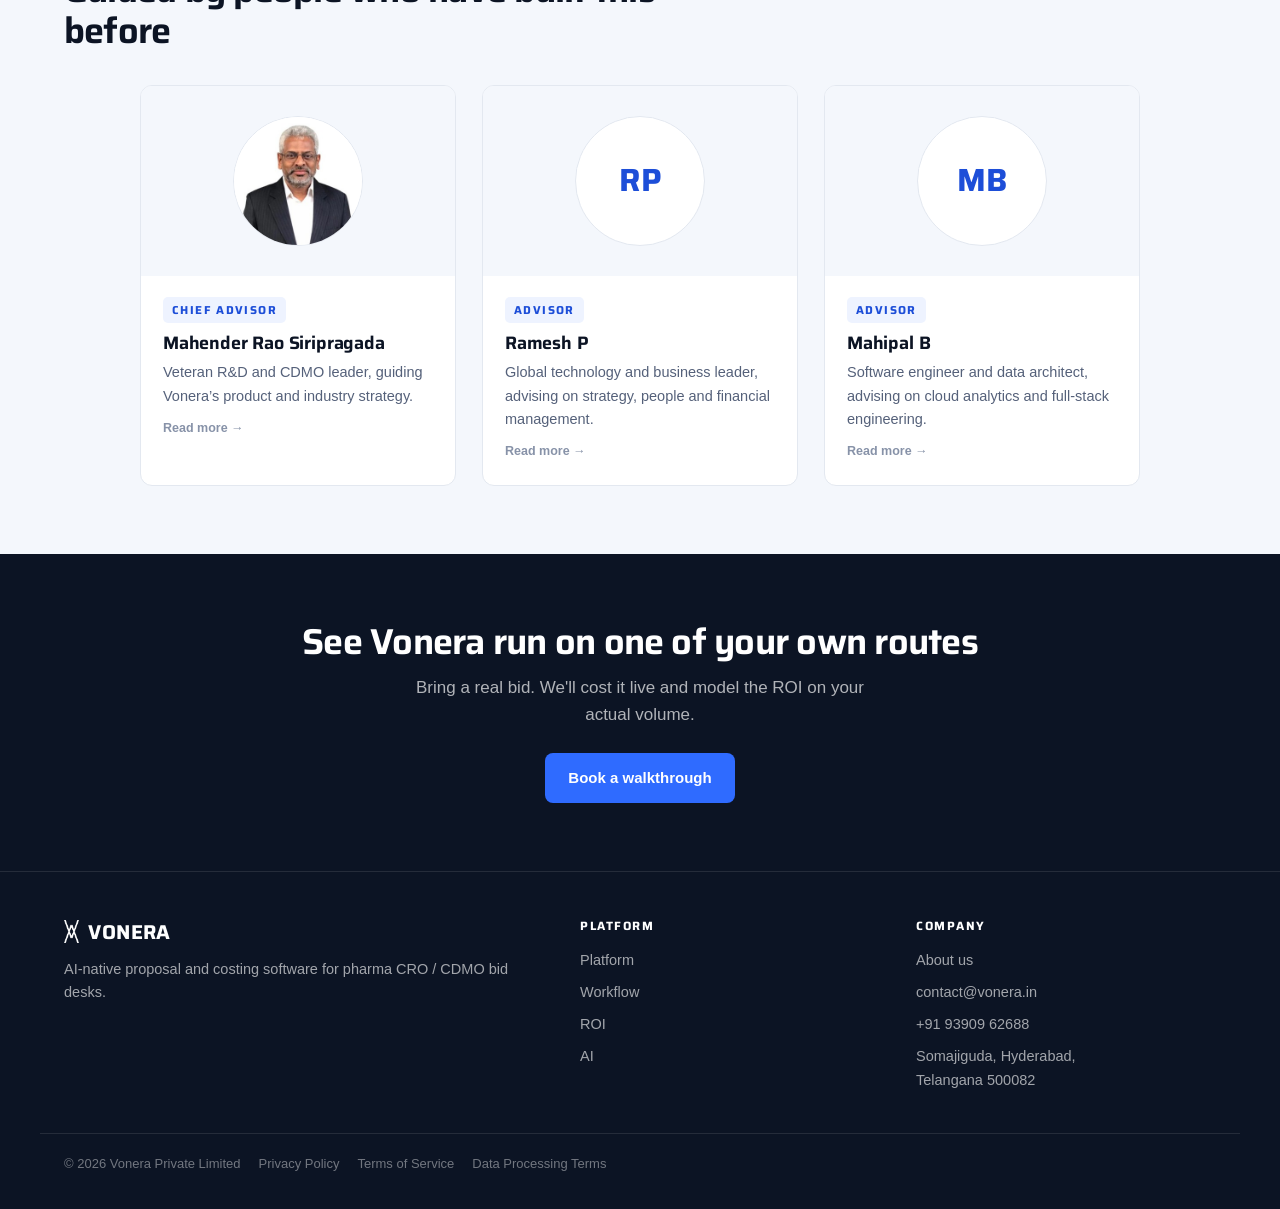
==== commit 740d66de: "Add Mahipal B as a third advisor" ====
--- a/about.html
+++ b/about.html
@@ -58,6 +58,7 @@
 .stat span{display:block;margin-top:6px;font-size:14px;color:var(--mut)}
 
 .people{display:grid;grid-template-columns:repeat(2,1fr);gap:26px;max-width:860px;margin:0 auto}
+.people-advisors{max-width:1000px;grid-template-columns:repeat(3,1fr)}
 
 /* preview card: photo, name, one-line teaser. Hover/tap opens the shared
    spotlight modal below rather than expanding the card in place — so
@@ -83,7 +84,17 @@
   display:flex;align-items:center;justify-content:center;font-family:var(--display);font-weight:700;font-size:32px;color:var(--blue-dk);overflow:hidden}
 .adv-avatar img{width:100%;height:100%;object-fit:cover;object-position:center top}
 
-@media(max-width:620px){.people{grid-template-columns:1fr}}
+@media(max-width:620px){
+  .people{grid-template-columns:1fr}
+  /* founders stay side by side on mobile, just smaller — not stacked full-width */
+  .people-team{grid-template-columns:repeat(2,1fr);gap:12px}
+  .people-team .member-photo{aspect-ratio:4/3}
+  .people-team .pcard-body{padding:13px 12px 16px}
+  .people-team .pcard-role{font-size:10px;padding:3px 7px;margin-bottom:7px}
+  .people-team h3{font-size:15.5px;margin-bottom:5px}
+  .people-team .pcard-teaser{font-size:12.5px}
+  .people-team .pcard-hint{font-size:11px;margin-top:7px}
+}
 
 /* ── spotlight: the rest of the page blurs behind a single centred, enlarged card ── */
 .spot-backdrop{position:fixed;inset:0;background:rgba(12,20,36,.38);backdrop-filter:blur(9px) saturate(120%);-webkit-backdrop-filter:blur(9px) saturate(120%);
@@ -186,7 +197,7 @@
       <div class="eyebrow">Our team</div>
       <h2>The people building it</h2>
     </div>
-    <div class="people rv">
+    <div class="people people-team rv">
       <article class="pcard" tabindex="0">
         <div class="member-photo"><img src="assets/team-1.webp" alt="Advik Reddy Bommineni"></div>
         <div class="pcard-body">
@@ -223,7 +234,7 @@
       <div class="eyebrow">Advisors</div>
       <h2>Guided by people who have built this before</h2>
     </div>
-    <div class="people rv">
+    <div class="people people-advisors rv">
       <article class="pcard" tabindex="0">
         <div class="adv-photo" aria-hidden="true"><div class="adv-avatar"><img src="assets/adv-mahender.jpg" alt=""></div></div>
         <div class="pcard-body">
@@ -248,6 +259,19 @@
         <div class="pcard-bio" hidden><div class="pcard-bio-in">
           <p>Ramesh P holds a postgraduate degree in Thermal Engineering from IIT, New Delhi and built his career in the IT industry across global delivery roles, meeting customer commitments across large accounts, projects and programs. His experience spans customer experience management, P&amp;L accountability, team development, strategy and execution &mdash; the discipline of turning a plan into something a team can actually deliver.</p>
           <p>He advises a number of IT and non-IT organisations in various capacities, including a long-standing engagement with the Saadvi team on people and financial management. As a business coach, he works to keep teams aligned to strategy and centred on the customer &mdash; bringing that same discipline to how Vonera scales.</p>
+        </div></div>
+      </article>
+      <article class="pcard" tabindex="0">
+        <div class="adv-photo" aria-hidden="true"><div class="adv-avatar">MB</div></div>
+        <div class="pcard-body">
+          <span class="pcard-role">Advisor</span>
+          <h3>Mahipal B</h3>
+          <p class="pcard-teaser">Software engineer and data architect, advising on cloud analytics and full-stack engineering.</p>
+          <p class="pcard-hint">Read more &rarr;</p>
+        </div>
+        <div class="pcard-bio" hidden><div class="pcard-bio-in">
+          <p>Mahipal B is a software engineer and data architect who has delivered enterprise solutions across the USA, Australia, South Africa and Singapore, specialising in modernising legacy data environments &mdash; migrating SQL Server and SSIS/SSAS systems to Azure Synapse Analytics and Power BI &mdash; while building scalable ELT pipelines and cloud-native architectures.</p>
+          <p>His expertise spans Azure Synapse and data engineering, Power BI and DAX, full-stack development across React, Node.js and .NET, cross-platform mobile with Flutter and React Native, and API security and architecture. He holds a Master&rsquo;s degree (M.Sc. Hons, Economics) with a Master of Management Studies (M.M.S.) from BITS, Pilani.</p>
         </div></div>
       </article>
     </div>
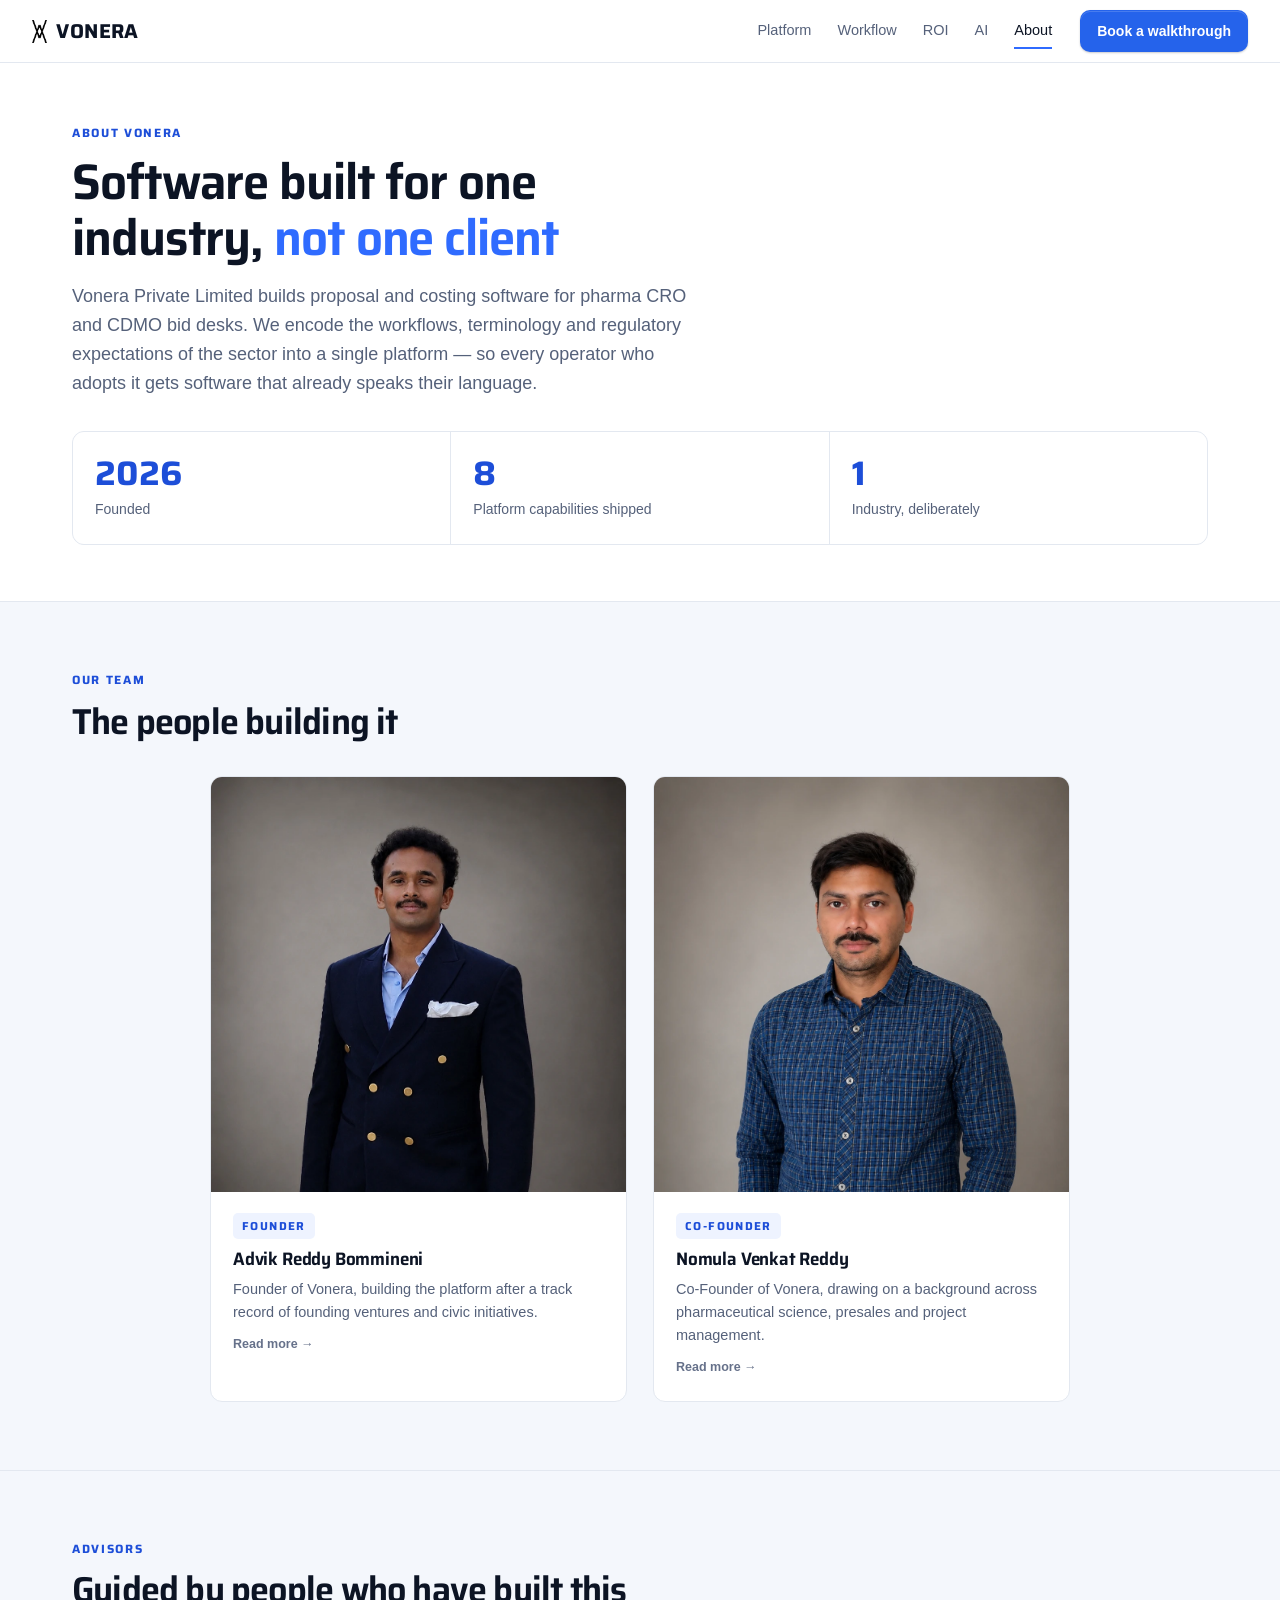
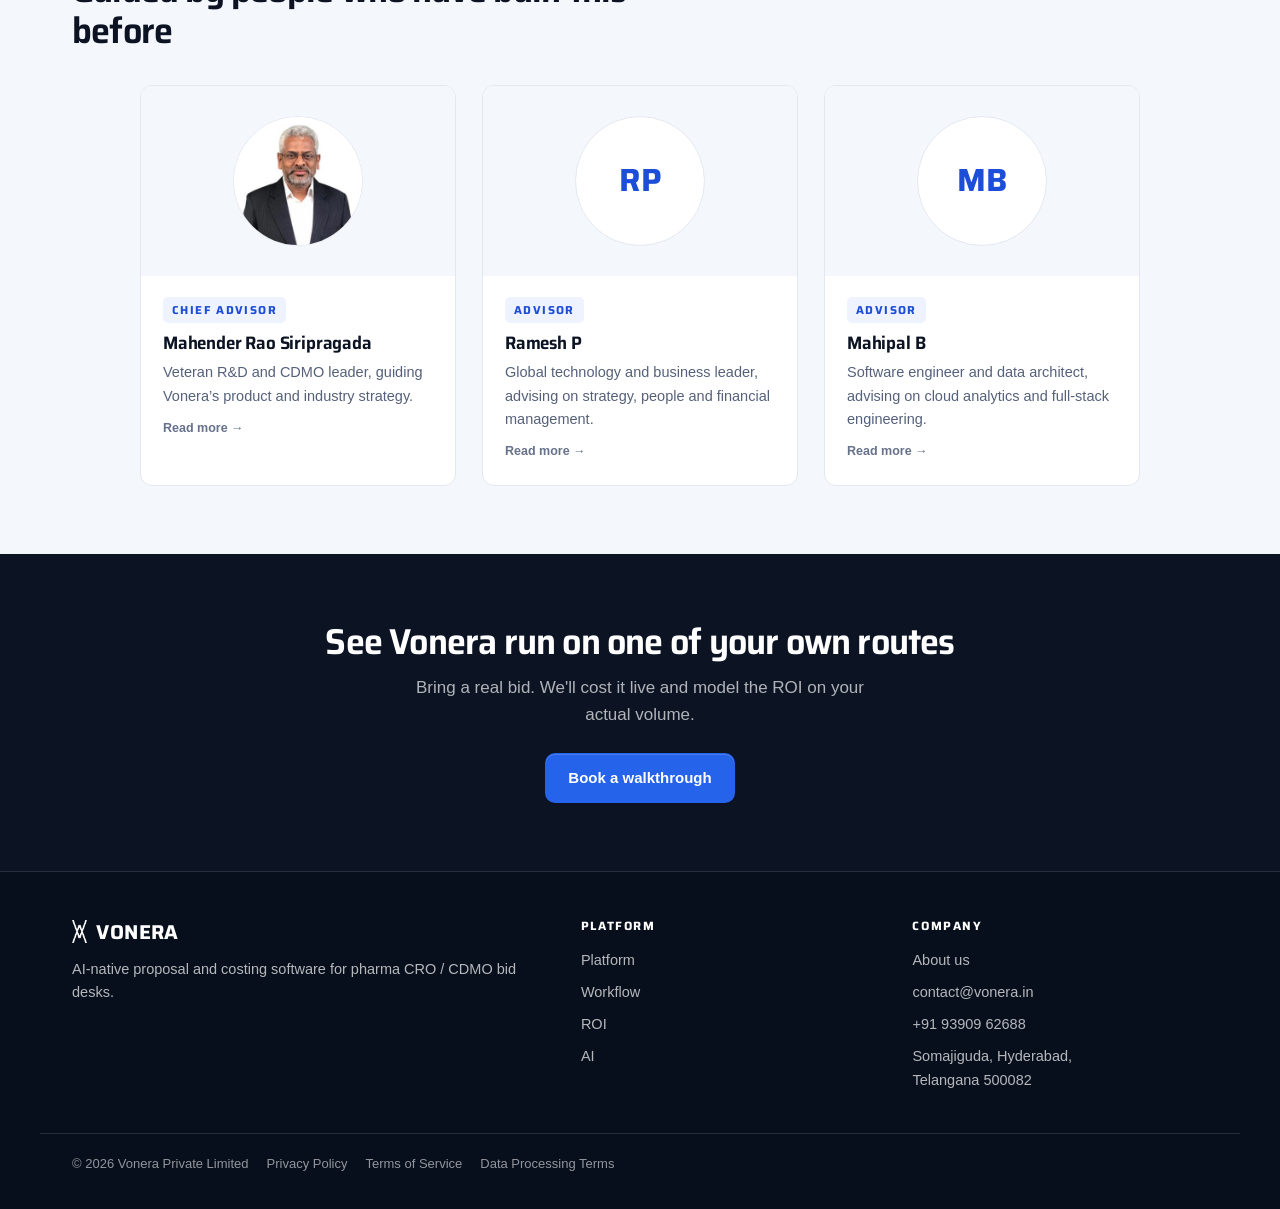
==== commit 16578361: "Design system overhaul: shared tokens, AA contrast, focus states, aligned layout One assets/base.css" ====
--- a/about.html
+++ b/about.html
@@ -6,24 +6,18 @@
 <title>About — Vonera</title>
 <link rel="icon" type="image/png" href="assets/favicon.png">
 <meta name="description" content="Vonera Private Limited builds proposal and costing software for pharma CRO and CDMO bid desks.">
+<link rel="stylesheet" href="assets/base.css">
 <style>
-@font-face{font-family:'Saira';src:url('assets/Saira-Var.ttf') format('truetype');font-weight:100 900;font-style:normal;font-display:swap}
-:root{
-  --bg:#FFFFFF;--tint:#F4F7FC;--ink:#0C1424;--mut:#55617A;--faint:#8792A8;
-  --line:#E3E8F0;--blue:#2F6BFF;--blue-dk:#1D4ED8;--blue-tint:#EEF3FF;
-  --sans:-apple-system,BlinkMacSystemFont,"Segoe UI",Roboto,"Helvetica Neue",Arial,sans-serif;
-  --display:'Saira',var(--sans);--wrap:1200px;
-}
 *{margin:0;padding:0;box-sizing:border-box}
 html{-webkit-text-size-adjust:100%;scroll-behavior:smooth}
 body{background:var(--bg);color:var(--ink);font-family:var(--sans);font-size:16px;line-height:1.6;-webkit-font-smoothing:antialiased}
 img{display:block;max-width:100%}
 a{color:inherit;text-decoration:none}
-h1,h2,h3{font-family:var(--display);font-weight:650;letter-spacing:-.021em;line-height:1.12}
+h1,h2,h3{font-family:var(--display);font-weight:650;letter-spacing:-.022em;font-variation-settings:"wdth" 94;line-height:1.12}
 h1{font-size:clamp(32px,4.2vw,50px)}
 h2{font-size:clamp(25px,2.9vw,36px)}
 h3{font-size:18px;letter-spacing:-.01em}
-.wrap{max-width:var(--wrap);margin:0 auto;padding:0 24px}
+.wrap{max-width:var(--wrap);margin:0 auto;padding:0 var(--gutter)}
 section{padding:68px 0;border-top:1px solid var(--line)}
 section.tint{background:var(--tint)}
 .eyebrow{font-family:var(--display);font-size:12px;font-weight:700;letter-spacing:.14em;text-transform:uppercase;color:var(--blue-dk);margin-bottom:12px}
@@ -31,20 +25,21 @@
 .sec-head{margin-bottom:34px;max-width:70ch}
 
 .nav{position:sticky;top:0;z-index:60;background:rgba(255,255,255,.92);backdrop-filter:saturate(180%) blur(12px);border-bottom:1px solid var(--line)}
-.nav-in{max-width:var(--wrap);margin:0 auto;padding:0 24px;height:62px;display:flex;align-items:center;gap:28px}
+.nav-in{max-width:var(--wide);margin:0 auto;padding:0 var(--gutter);height:var(--navh);display:flex;align-items:center;gap:28px}
 .brand{font-family:var(--display);font-weight:700;font-size:20px;letter-spacing:.02em;display:flex;align-items:center;gap:9px}
 .brand-mark{height:23px;width:auto;display:block;flex:none}
 .nav-links{display:flex;gap:26px;margin-left:auto}
-.nav-links a{font-size:14.5px;color:var(--mut);font-weight:500}
+.nav-links a{position:relative;font-size:14.5px;color:var(--mut);font-weight:500;transition:color var(--d-2) var(--ease-std)}
+.nav-links a::after{content:"";position:absolute;left:0;right:0;bottom:-6px;height:1.5px;background:var(--blue);transform:scaleX(0);transform-origin:left;transition:transform var(--d-2) var(--ease-std)}
+.nav-links a:hover::after,.nav-links a.on::after{transform:scaleX(1)}
+.nav-links .nav-menu-cta{display:none}
 .nav-links a:hover,.nav-links a.on{color:var(--ink)}
 .nav-cta{display:flex;align-items:center;gap:12px}
-.btn{display:inline-flex;align-items:center;justify-content:center;gap:8px;font-weight:600;font-size:15px;padding:12px 22px;
-  border-radius:8px;border:1px solid transparent;cursor:pointer;white-space:nowrap;transition:background .18s,border-color .18s,color .18s}
-.btn-pri{background:var(--blue);color:#fff}
-.btn-pri:hover{background:var(--blue-dk)}
-.btn-sm{padding:9px 16px;font-size:14px}
-.burger{display:none;margin-left:auto;background:none;border:1px solid var(--line);border-radius:8px;padding:9px 11px;cursor:pointer}
-.burger i{display:block;width:18px;height:2px;background:var(--ink);border-radius:2px}
+.burger{display:none;margin-left:auto;width:44px;height:44px;flex-direction:column;align-items:center;justify-content:center;background:none;border:1px solid var(--line);border-radius:var(--r);padding:0;cursor:pointer}
+.burger i{display:block;width:18px;height:2px;background:var(--ink);border-radius:2px;transition:transform var(--d-2) var(--ease-std),opacity var(--d-2)}
+.burger[aria-expanded="true"] i:nth-child(1){transform:translateY(6px) rotate(45deg)}
+.burger[aria-expanded="true"] i:nth-child(2){opacity:0}
+.burger[aria-expanded="true"] i:nth-child(3){transform:translateY(-6px) rotate(-45deg)}
 .burger i+i{margin-top:4px}
 
 .intro{border-top:none;padding:60px 0 56px}
@@ -128,14 +123,14 @@
 .close h2{color:#fff;margin-bottom:12px}
 .close p{color:rgba(255,255,255,.68);max-width:50ch;margin:0 auto 24px;font-size:17px}
 
-footer{background:var(--ink);color:rgba(255,255,255,.62);padding:44px 0 34px;border-top:1px solid rgba(255,255,255,.10)}
+footer{background:var(--ink-3);color:var(--on-dark-mut);padding:44px 0 34px;border-top:1px solid var(--line-dark)}
 .foot{display:grid;grid-template-columns:1.6fr 1fr 1fr;gap:36px}
 .foot h4{font-family:var(--display);font-size:12px;font-weight:700;letter-spacing:.13em;text-transform:uppercase;color:#fff;margin-bottom:14px}
-.foot a,.foot p{display:block;font-size:14.5px;margin-bottom:9px;color:rgba(255,255,255,.62)}
+.foot a,.foot p{display:block;font-size:var(--t-small);margin-bottom:9px;color:var(--on-dark-mut)}
 .foot a:hover{color:#fff}
 .foot .brand{color:#fff;margin-bottom:10px}
-.foot-btm{margin-top:32px;padding-top:20px;border-top:1px solid rgba(255,255,255,.10);font-size:13px;color:rgba(255,255,255,.42);display:flex;gap:18px;flex-wrap:wrap}
-.foot-btm a{color:rgba(255,255,255,.42)}
+.foot-btm{margin-top:32px;padding-top:20px;border-top:1px solid var(--line-dark);font-size:13px;color:var(--on-dark-faint);display:flex;gap:18px;flex-wrap:wrap}
+.foot-btm a{color:var(--on-dark-faint)}
 .foot-btm a:hover{color:#fff}
 
 html.has-js .rv{opacity:0;transform:translateY(14px);transition:opacity .5s ease,transform .5s ease}
@@ -143,17 +138,19 @@
 @media(prefers-reduced-motion:reduce){html.has-js .rv{transition:none;opacity:1;transform:none}}
 
 @media(max-width:860px){
-  .nav-links{display:none;position:absolute;top:62px;left:0;right:0;background:#fff;border-bottom:1px solid var(--line);
-    flex-direction:column;gap:0;padding:8px 24px 16px}
+  .nav-links{display:none;position:absolute;top:var(--navh);left:0;right:0;background:#fff;border-bottom:1px solid var(--line);
+    flex-direction:column;gap:0;padding:8px var(--gutter) 18px;box-shadow:var(--sh-2)}
   .nav-links.open{display:flex}
   .nav-links a{padding:11px 0;font-size:16px;border-bottom:1px solid var(--line)}
-  .burger{display:block}
+  .burger{display:flex}
+  .nav-links a::after{display:none}
+  .nav-links .nav-menu-cta{display:flex;justify-content:center;margin-top:14px;padding:13px 0;border:0;border-radius:var(--r);background:var(--blue-ui);color:#fff;font-weight:600}
   .nav-cta .btn{display:none}
+  .nav-cta{margin-left:auto}
 }
 @media(max-width:620px){
   section{padding:48px 0}
   .intro{padding:38px 0 44px}
-  .wrap{padding:0 18px}
   .stats{grid-template-columns:1fr}
   .foot{grid-template-columns:1fr;gap:26px}
 }
@@ -169,11 +166,11 @@
       <a href="index.html#workflow">Workflow</a>
       <a href="index.html#roi">ROI</a>
       <a href="index.html#ai">AI</a>
-      <a href="about.html" class="on">About</a>
+      <a href="about.html" class="on">About</a><a class="nav-menu-cta" href="mailto:contact@vonera.in?subject=Vonera%20walkthrough">Book a walkthrough</a>
     </nav>
     <div class="nav-cta">
       <a class="btn btn-pri btn-sm" href="mailto:contact@vonera.in?subject=Vonera%20walkthrough">Book a walkthrough</a>
-      <button class="burger" id="burger" aria-label="Menu" aria-expanded="false"><i></i><i></i><i></i></button>
+      <button class="burger" id="burger" aria-label="Menu" aria-controls="navLinks" aria-expanded="false"><i></i><i></i><i></i></button>
     </div>
   </div>
 </header>
@@ -325,11 +322,11 @@
 document.documentElement.classList.add('has-js');
 (function(){
   var b=document.getElementById('burger'), l=document.getElementById('navLinks');
-  b.addEventListener('click',function(){
-    var open=l.classList.toggle('open');
-    b.setAttribute('aria-expanded',open?'true':'false');
-  });
-  l.addEventListener('click',function(e){ if(e.target.tagName==='A') l.classList.remove('open'); });
+  function setOpen(o){l.classList.toggle('open',o);b.setAttribute('aria-expanded',o?'true':'false')}
+  b.addEventListener('click',function(){setOpen(!l.classList.contains('open'))});
+  l.addEventListener('click',function(e){if(e.target.tagName==='A')setOpen(false)});
+  document.addEventListener('keydown',function(e){if(e.key==='Escape'&&l.classList.contains('open')){setOpen(false);b.focus()}});
+  document.addEventListener('click',function(e){if(l.classList.contains('open')&&!l.contains(e.target)&&!b.contains(e.target))setOpen(false)});
 })();
 (function(){
   var els=[].slice.call(document.querySelectorAll('.rv'));
@@ -415,5 +412,8 @@
 })();
 document.getElementById('yr').textContent=new Date().getFullYear();
 </script>
+
+<script>window.va=window.va||function(){(window.vaq=window.vaq||[]).push(arguments)}</script>
+<script defer src="/_vercel/insights/script.js"></script>
 </body>
 </html>
--- a/assets/base.css
+++ b/assets/base.css
@@ -0,0 +1,59 @@
+/* Shared design tokens + global primitives for every page on vonera.in.
+   Page <style> blocks hold only page-specific layout; change tokens here, once. */
+@font-face{font-family:'Saira';src:url('Saira-Var.ttf') format('truetype');font-weight:100 900;font-stretch:50% 125%;font-style:normal;font-display:swap}
+
+:root{
+  /* colour */
+  --bg:#FFFFFF;--tint:#F4F7FC;--surface-2:#F7F9FC;
+  --ink:#0C1424;--ink-2:#14203A;--ink-3:#080F1C;
+  --mut:#55617A;--faint:#66718A;
+  --line:#E3E8F0;--line-2:#D5DCE8;
+  --blue:#2F6BFF;--blue-ui:#2563EB;--blue-dk:#1D4ED8;--blue-tint:#EEF3FF;--blue-on-dark:#7FA5FF;
+  --on-dark:rgba(255,255,255,.92);--on-dark-mut:rgba(255,255,255,.70);--on-dark-faint:rgba(255,255,255,.56);--line-dark:rgba(255,255,255,.12);
+  --dept-mfg:#5B3FD9;--dept-qa:#15803D;--dept-sc:#B45309;--dept-ehs:#0F766E;--dept-pink:#BE185D;
+
+  /* surface */
+  --sh-1:0 1px 2px rgba(12,20,36,.05);
+  --sh-2:0 1px 2px rgba(12,20,36,.04),0 10px 28px -8px rgba(12,20,36,.12);
+  --sh-3:0 2px 4px rgba(12,20,36,.05),0 28px 56px -14px rgba(12,20,36,.22);
+  --r-sm:6px;--r:10px;--r-lg:14px;
+
+  /* type */
+  --sans:-apple-system,BlinkMacSystemFont,"Segoe UI",Roboto,"Helvetica Neue",Arial,sans-serif;
+  --display:'Saira',var(--sans);
+  --t-h3:clamp(19px,1.7vw,23px);--t-h4:17px;
+  --t-lede:clamp(16.5px,1.25vw,18px);--t-body:16px;--t-small:14.5px;--t-micro:13px;--t-label:12px;
+  --measure:62ch;--measure-narrow:46ch;
+
+  /* space */
+  --s-1:4px;--s-2:8px;--s-3:16px;--s-4:24px;--s-5:32px;--s-6:48px;--s-7:64px;--s-8:96px;
+  --sec-y:clamp(56px,5.6vw,84px);--gutter:clamp(18px,3vw,32px);
+  --wrap:1200px;--wide:1440px;--doc:760px;--navh:62px;
+
+  /* motion */
+  --d-1:120ms;--d-2:200ms;--d-3:320ms;--d-4:520ms;--d-5:700ms;
+  --ease-out:cubic-bezier(.16,1,.3,1);--ease-inout:cubic-bezier(.65,0,.35,1);--ease-std:cubic-bezier(.2,0,0,1);
+}
+
+/* keyboard focus — was missing site-wide */
+:where(a,button,summary,[tabindex]):focus-visible{outline:2px solid var(--blue);outline-offset:3px;border-radius:var(--r-sm)}
+.dark :where(a,button,[tabindex]):focus-visible,footer :where(a,button):focus-visible{outline-color:var(--blue-on-dark)}
+
+/* buttons */
+.btn{display:inline-flex;align-items:center;justify-content:center;gap:8px;font-weight:600;font-size:15px;padding:12px 22px;
+  border-radius:var(--r);border:1px solid transparent;cursor:pointer;white-space:nowrap;text-decoration:none !important;
+  transition:background var(--d-2) var(--ease-std),border-color var(--d-2) var(--ease-std),color var(--d-2) var(--ease-std),
+    transform var(--d-2) var(--ease-std),box-shadow var(--d-2) var(--ease-std)}
+.btn-pri{background:var(--blue-ui);color:#fff;box-shadow:inset 0 1px 0 rgba(255,255,255,.16),0 1px 2px rgba(12,20,36,.22)}
+.btn-pri:hover{background:var(--blue-dk);transform:translateY(-1px);box-shadow:inset 0 1px 0 rgba(255,255,255,.16),0 8px 20px -6px rgba(37,99,235,.55)}
+.btn-pri:active{transform:none}
+.btn-sec{background:#fff;color:var(--ink);border-color:var(--line-2)}
+.btn-sec:hover{border-color:var(--blue);color:var(--blue-dk);transform:translateY(-1px)}
+.btn-sm{padding:9px 16px;font-size:14px}
+.dark .btn-sec{background:transparent;color:#fff;border-color:rgba(255,255,255,.45)}
+.dark .btn-sec:hover{border-color:#fff;color:#fff}
+
+@media(prefers-reduced-motion:reduce){
+  html{scroll-behavior:auto}
+  .btn,.btn:hover{transition:none;transform:none}
+}
